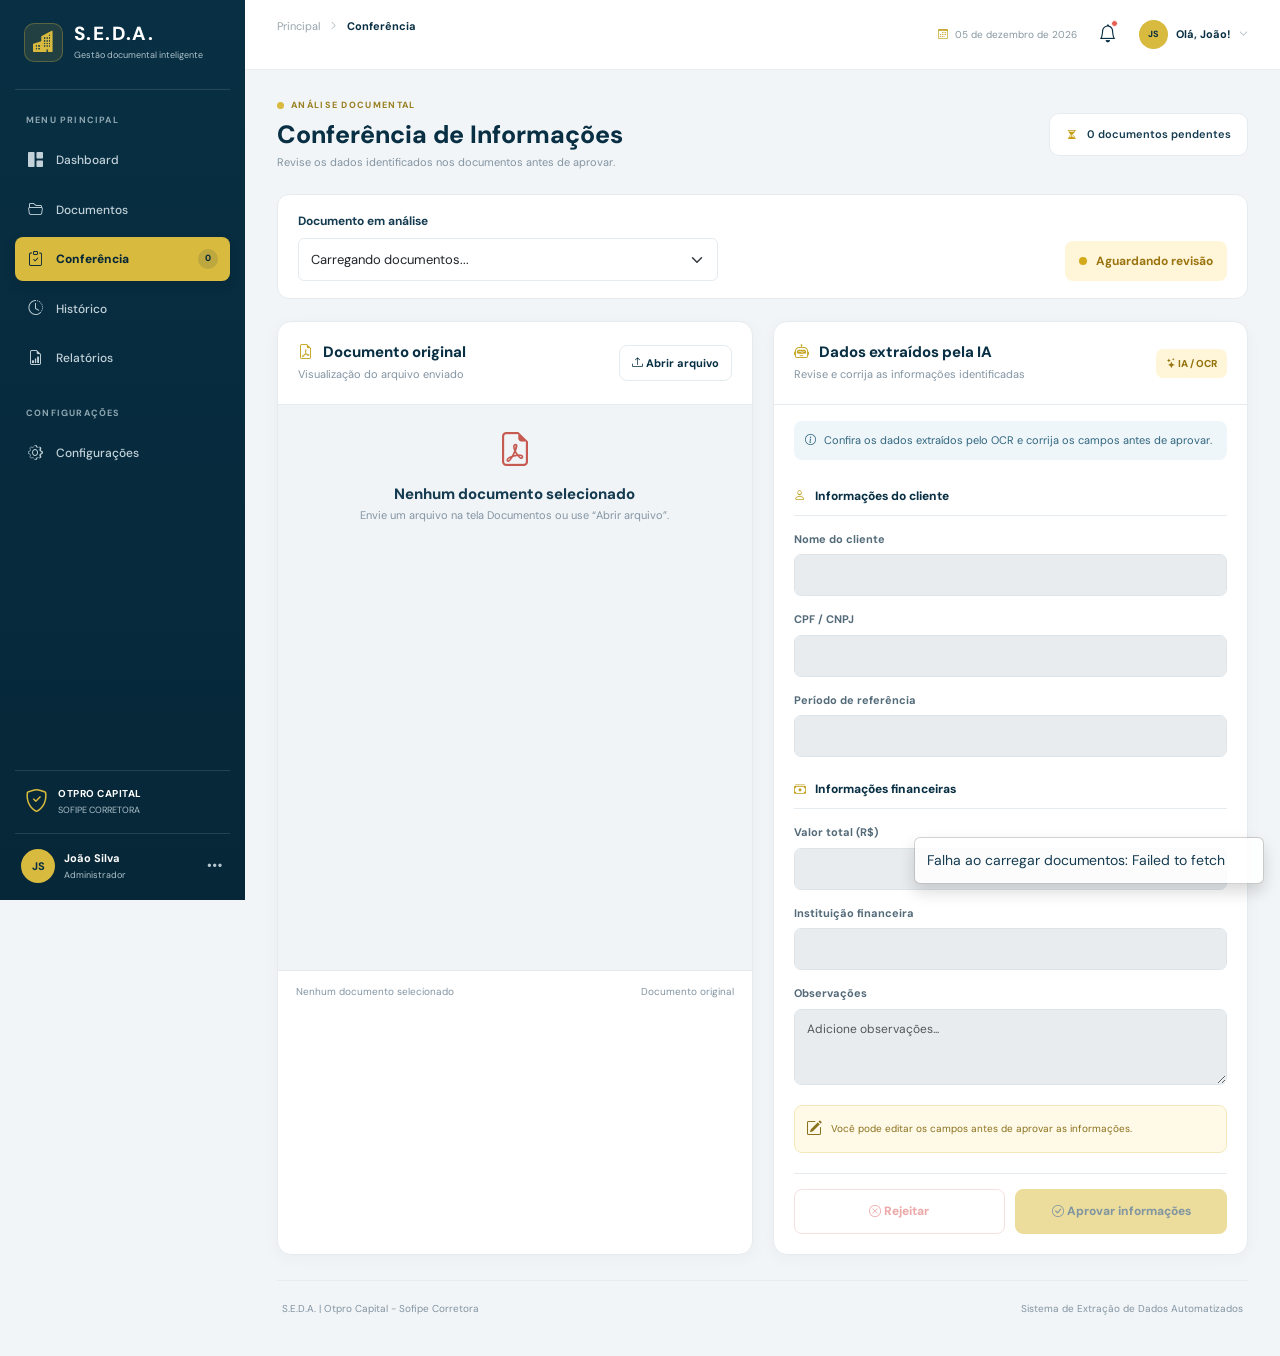
==== frontend/conferencia.html @ 1eaed61f "feat: estrutura inicial do backend com OCR e exportação Excel" ====
<!DOCTYPE html>
<html lang="pt-BR">
<head>
    <meta charset="UTF-8">
    <meta name="viewport" content="width=device-width, initial-scale=1.0">

    <title>S.E.D.A. | Conferência</title>

    <!-- Bootstrap -->
    <link href="https://cdn.jsdelivr.net/npm/bootstrap@5.3.3/dist/css/bootstrap.min.css" rel="stylesheet">

    <!-- Bootstrap Icons -->
    <link href="https://cdn.jsdelivr.net/npm/bootstrap-icons@1.11.3/font/bootstrap-icons.min.css" rel="stylesheet">

    <!-- Google Fonts -->
    <link rel="preconnect" href="https://fonts.googleapis.com">
    <link href="https://fonts.googleapis.com/css2?family=DM+Sans:wght@400;500;600;700;800&display=swap" rel="stylesheet">

    <!-- CSS -->
    <link rel="stylesheet" href="./css/dashboard.css">
    <link rel="stylesheet" href="./css/conferencia.css">
</head>

<body>

<div class="app-container">

    <!-- MENU LATERAL -->
    <aside class="sidebar" id="sidebar">

        <div class="sidebar-brand">
            <div class="brand-symbol">
                <i class="bi bi-buildings-fill"></i>
            </div>

            <div class="brand-info">
                <h2>S.E.D.A.</h2>
                <span>Gestão documental inteligente</span>
            </div>
        </div>

        <div class="menu-section-title">MENU PRINCIPAL</div>

        <nav class="sidebar-nav">
            <a href="dashboard.html" class="nav-item">
                <i class="bi bi-grid-1x2-fill"></i>
                <span>Dashboard</span>
            </a>

            <a href="documentos.html" class="nav-item">
                <i class="bi bi-folder2-open"></i>
                <span>Documentos</span>
            </a>

            <a href="conferencia.html" class="nav-item active">
                <i class="bi bi-clipboard-check"></i>
                <span>Conferência</span>
                <span class="nav-number" id="menuPendingCount">0</span>
            </a>

            <a href="#" class="nav-item">
                <i class="bi bi-clock-history"></i>
                <span>Histórico</span>
            </a>

            <a href="#" class="nav-item">
                <i class="bi bi-file-earmark-bar-graph"></i>
                <span>Relatórios</span>
            </a>
        </nav>

        <div class="menu-section-title settings-title">
            CONFIGURAÇÕES
        </div>

        <nav class="sidebar-nav">
            <a href="#" class="nav-item">
                <i class="bi bi-gear"></i>
                <span>Configurações</span>
            </a>
        </nav>

        <div class="sidebar-bottom">
            <div class="company-mini">
                <i class="bi bi-shield-check"></i>
                <div>
                    <strong>OTPRO CAPITAL</strong>
                    <span>SOFIPE CORRETORA</span>
                </div>
            </div>

            <div class="user-profile">
                <div class="user-avatar">JS</div>
                <div class="user-information">
                    <strong>João Silva</strong>
                    <span>Administrador</span>
                </div>

                <button class="profile-menu" title="Opções do perfil">
                    <i class="bi bi-three-dots"></i>
                </button>
            </div>
        </div>

    </aside>


    <!-- CONTEÚDO PRINCIPAL -->
    <main class="main-content">

        <!-- CABEÇALHO -->
        <header class="topbar">

            <div class="topbar-left">
                <button class="menu-toggle" id="menuToggle">
                    <i class="bi bi-list"></i>
                </button>

                <div class="breadcrumb">
                    <span>Principal</span>
                    <i class="bi bi-chevron-right"></i>
                    <strong>Conferência</strong>
                </div>
            </div>

            <div class="topbar-right">
                <div class="date-information">
                    <i class="bi bi-calendar3"></i>
                    <span id="currentDate"></span>
                </div>

                <button class="notification-button" id="notificationButton">
                    <i class="bi bi-bell"></i>
                    <span class="notification-indicator"></span>
                </button>

                <div class="topbar-user">
                    <div class="topbar-avatar">JS</div>
                    <span>Olá, João!</span>
                    <i class="bi bi-chevron-down"></i>
                </div>
            </div>

        </header>


        <!-- ÁREA DE TRABALHO -->
        <section class="conference-content">

            <div class="page-heading">

                <div>
                    <span class="page-eyebrow">
                        <span></span> ANÁLISE DOCUMENTAL
                    </span>

                    <h1>Conferência de Informações</h1>

                    <p>
                        Revise os dados identificados nos documentos antes de aprovar.
                    </p>
                </div>

                <div class="queue-indicator">
                    <i class="bi bi-hourglass-split"></i>
                    <span id="queueCount">0 documentos pendentes</span>
                </div>

            </div>


            <!-- SELEÇÃO DO DOCUMENTO -->
            <section class="document-selector">

                <div>
                    <label for="documentSelect">Documento em análise</label>

                    <select id="documentSelect" class="form-select">
                        <option value="">Carregando documentos...</option>
                    </select>
                </div>

                <div class="document-status" id="documentStatus">
                    <span class="status-dot"></span>
                    Aguardando revisão
                </div>

            </section>


            <!-- PAINÉIS -->
            <div class="conference-grid">

                <!-- DOCUMENTO ORIGINAL -->
                <section class="panel original-panel">

                    <div class="panel-header">

                        <div>
                            <h3>
                                <i class="bi bi-file-earmark-pdf"></i>
                                Documento original
                            </h3>

                            <p>Visualização do arquivo enviado</p>
                        </div>

                        <label class="upload-document-button">
                            <i class="bi bi-upload"></i>
                            Abrir arquivo
                            <input type="file" id="originalFile"
                                accept=".pdf,.png,.jpg,.jpeg" hidden>
                        </label>

                    </div>

                    <div class="document-viewer" id="documentViewer">

                        <div class="document-placeholder" id="documentPlaceholder">

                            <i class="bi bi-file-earmark-pdf"></i>

                            <h4>Nenhum documento selecionado</h4>

                            <p>Envie um arquivo na tela Documentos ou use “Abrir arquivo”.</p>

                        </div>

                        <iframe id="pdfPreview" hidden title="Visualização do PDF"></iframe>

                        <img id="imagePreview" hidden alt="Documento enviado">

                    </div>

                    <div class="viewer-footer">
                        <span id="originalFileName">
                            Nenhum documento selecionado
                        </span>

                        <span>Documento original</span>
                    </div>

                </section>


                <!-- DADOS EXTRAÍDOS -->
                <section class="panel extracted-panel">

                    <div class="panel-header">

                        <div>
                            <h3>
                                <i class="bi bi-robot"></i>
                                Dados extraídos pela IA
                            </h3>

                            <p>Revise e corrija as informações identificadas</p>
                        </div>

                        <span class="ai-label">
                            <i class="bi bi-stars"></i>
                            IA / OCR
                        </span>

                    </div>


                    <div class="extraction-notice">
                        <i class="bi bi-info-circle"></i>
                        <span>
                            Confira os dados extraídos pelo OCR e corrija os campos antes de aprovar.
                        </span>
                    </div>


                    <form id="conferenceForm">

                        <div class="form-section-title">
                            <i class="bi bi-person"></i>
                            Informações do cliente
                        </div>

                        <div class="field-group">
                            <label for="clientName">Nome do cliente</label>

                            <input type="text" id="clientName"
                                class="form-control"
                                required>
                        </div>

                        <div class="field-group">
                            <label for="documentNumber">CPF / CNPJ</label>

                            <input type="text" id="documentNumber"
                                class="form-control"
                                required>
                        </div>

                        <div class="field-group">
                            <label for="referencePeriod">Período de referência</label>

                            <input type="text" id="referencePeriod"
                                class="form-control" required>
                        </div>


                        <div class="form-section-title financial-title">
                            <i class="bi bi-cash-stack"></i>
                            Informações financeiras
                        </div>

                        <div class="field-group">
                            <label for="documentValue">Valor total (R$)</label>

                            <input type="number" id="documentValue"
                                class="form-control"
                                min="0" step="0.01" required>
                        </div>

                        <div class="field-group">
                            <label for="bankName">Instituição financeira</label>

                            <input type="text" id="bankName"
                                class="form-control"
                                required>
                        </div>

                        <div class="field-group">
                            <label for="observations">Observações</label>

                            <textarea id="observations" class="form-control"
                                rows="3" placeholder="Adicione observações..."></textarea>
                        </div>


                        <div class="review-note">
                            <i class="bi bi-pencil-square"></i>

                            <span>
                                Você pode editar os campos antes de aprovar
                                as informações.
                            </span>
                        </div>


                        <div class="conference-actions">

                            <button type="button" class="btn-reject"
                                id="rejectButton">
                                <i class="bi bi-x-circle"></i>
                                Rejeitar
                            </button>

                            <button type="submit" class="btn-approve"
                                id="approveButton">
                                <i class="bi bi-check-circle"></i>
                                Aprovar informações
                            </button>

                        </div>

                    </form>

                </section>

            </div>


            <!-- RODAPÉ -->
            <footer class="conference-footer">
                <span>S.E.D.A. | Otpro Capital - Sofipe Corretora</span>
                <span>Sistema de Extração de Dados Automatizados</span>
            </footer>

        </section>

    </main>

</div>


<!-- MODAL DE RESULTADO -->
<div class="modal fade" id="resultModal" tabindex="-1">

    <div class="modal-dialog modal-dialog-centered">

        <div class="modal-content result-modal">

            <div class="modal-body text-center">

                <div class="result-icon" id="resultIcon">
                    <i class="bi bi-check-circle-fill"></i>
                </div>

                <h4 id="resultTitle">Documento aprovado!</h4>

                <p id="resultMessage">
                    As informações foram aprovadas.
                </p>

                <button class="btn btn-primary" data-bs-dismiss="modal">
                    Entendi
                </button>

            </div>

        </div>

    </div>

</div>


<!-- TOAST -->
<div class="toast-container position-fixed bottom-0 end-0 p-3">

    <div class="toast" id="appToast" role="alert">
        <div class="toast-body" id="toastMessage"></div>
    </div>

</div>


<!-- Bootstrap JS -->
<script src="https://cdn.jsdelivr.net/npm/bootstrap@5.3.3/dist/js/bootstrap.bundle.min.js"></script>

<!-- API -->
<script src="./js/api.js"></script>

<!-- JavaScript -->
<script src="./js/conferencia.js"></script>

</body>
</html>
---- frontend/css/dashboard.css ----
/* =========================================
   S.E.D.A. - CSS DO DASHBOARD
========================================= */

:root {
    --navy: #082F43;
    --navy-dark: #062738;
    --navy-light: #164A61;

    --gold: #D8BA3F;
    --gold-hover: #C6A82F;

    --background: #F3F6F8;
    --white: #FFFFFF;

    --text: #18394B;
    --muted: #8797A1;

    --border: #E9EEF1;

    --green: #23865A;
    --red: #D9534F;

    --sidebar-width: 245px;
}

/* RESET */

* {
    margin: 0;
    padding: 0;
    box-sizing: border-box;
}

body {
    font-family: "DM Sans", sans-serif;
    background: var(--background);
    color: var(--text);
    font-size: 13px;
}

button,
select,
input,
textarea {
    font-family: inherit;
}

button {
    cursor: pointer;
}

a {
    text-decoration: none;
}

.app-container {
    min-height: 100vh;
}


/* =========================================
   MENU LATERAL
========================================= */

.sidebar {
    position: fixed;
    left: 0;
    top: 0;
    bottom: 0;

    width: var(--sidebar-width);

    display: flex;
    flex-direction: column;

    padding: 23px 15px 15px;

    background: linear-gradient(
        180deg,
        var(--navy),
        var(--navy-dark)
    );

    color: white;

    z-index: 1100;

    transition: transform .3s ease;
}


/* LOGO */

.sidebar-brand {
    display: flex;
    align-items: center;
    gap: 11px;

    padding: 0 9px 27px;

    border-bottom: 1px solid rgba(255,255,255,.12);
}

.brand-symbol {
    width: 39px;
    height: 39px;

    display: grid;
    place-items: center;

    background: rgba(216,186,63,.13);
    border: 1px solid rgba(216,186,63,.3);

    color: var(--gold);

    border-radius: 10px;

    font-size: 21px;
}

.brand-info h2 {
    font-size: 19px;
    font-weight: 800;
    letter-spacing: 1.4px;
    color: white;
    margin: 0;
}

.brand-info span {
    display: block;
    font-size: 9px;
    color: #AFC2CB;
    margin-top: 3px;
}


/* TÍTULOS DO MENU */

.menu-section-title {
    color: #8EA6B0;

    font-size: 9px;
    font-weight: 700;

    letter-spacing: 1.2px;

    padding: 24px 11px 10px;
}

.settings-title {
    padding-top: 27px;
}


/* LINKS */

.sidebar-nav {
    display: flex;
    flex-direction: column;
    gap: 5px;
}

.nav-item {
    display: flex;
    align-items: center;
    gap: 12px;

    padding: 11px 12px;

    color: #C3D2D9;

    border-radius: 8px;

    font-size: 12px;
    font-weight: 500;

    transition: all .2s;
}

.nav-item i {
    width: 17px;
    font-size: 15px;
    text-align: center;
}

.nav-item:hover {
    background: rgba(255,255,255,.08);
    color: white;
}

.nav-item.active {
    background: var(--gold);
    color: var(--navy-dark);
    font-weight: 800;

    box-shadow: 0 4px 12px rgba(0,0,0,.12);
}

.nav-number {
    margin-left: auto;

    background: rgba(255,255,255,.12);

    padding: 3px 7px;

    border-radius: 15px;

    font-size: 9px;
}

.nav-item.active .nav-number {
    background: rgba(8,47,67,.13);
}


/* PARTE INFERIOR */

.sidebar-bottom {
    margin-top: auto;
}

.company-mini {
    display: flex;
    align-items: center;
    gap: 10px;

    padding: 14px 10px;

    border-top: 1px solid rgba(255,255,255,.12);
    border-bottom: 1px solid rgba(255,255,255,.12);
}

.company-mini i {
    color: var(--gold);
    font-size: 23px;
}

.company-mini strong,
.company-mini span {
    display: block;
}

.company-mini strong {
    font-size: 10px;
    letter-spacing: .5px;
}

.company-mini span {
    color: #AFC2CB;
    font-size: 9px;
    margin-top: 3px;
}

.user-profile {
    display: flex;
    align-items: center;
    gap: 9px;

    padding: 15px 6px 2px;
}

.user-avatar,
.topbar-avatar {
    width: 34px;
    height: 34px;

    display: grid;
    place-items: center;

    border-radius: 50%;

    background: var(--gold);
    color: var(--navy);

    font-weight: 800;
    font-size: 11px;

    flex-shrink: 0;
}

.user-information {
    flex: 1;
}

.user-information strong,
.user-information span {
    display: block;
}

.user-information strong {
    font-size: 11px;
}

.user-information span {
    color: #AFC2CB;
    font-size: 9px;
    margin-top: 3px;
}

.profile-menu {
    background: transparent;
    color: #B4C6CE;
    border: 0;
    font-size: 18px;
}


/* =========================================
   CONTEÚDO PRINCIPAL
========================================= */

.main-content {
    margin-left: var(--sidebar-width);
    min-height: 100vh;
}


/* =========================================
   CABEÇALHO
========================================= */

.topbar {
    height: 70px;

    background: white;

    border-bottom: 1px solid var(--border);

    display: flex;
    align-items: center;
    justify-content: space-between;

    padding: 0 32px;

    position: sticky;
    top: 0;

    z-index: 900;
}

.topbar-left,
.topbar-right {
    display: flex;
    align-items: center;
    gap: 17px;
}

.breadcrumb {
    display: flex;
    align-items: center;
    gap: 9px;

    font-size: 11px;
    color: #96A4AC;
}

.breadcrumb i {
    font-size: 9px;
}

.breadcrumb strong {
    color: var(--navy);
}

.menu-toggle {
    display: none;

    border: 0;
    background: transparent;

    color: var(--navy);

    font-size: 23px;
}

.date-information {
    display: flex;
    align-items: center;
    gap: 7px;

    color: var(--muted);
    font-size: 10px;
}

.date-information i {
    color: var(--gold-hover);
}

.notification-button {
    position: relative;

    border: 0;
    background: transparent;

    font-size: 18px;
    color: var(--navy);

    padding: 5px;
}

.notification-indicator {
    position: absolute;
    top: 4px;
    right: 4px;

    width: 7px;
    height: 7px;

    border-radius: 50%;

    background: #E45E52;

    border: 1px solid white;
}

.topbar-user {
    display: flex;
    align-items: center;
    gap: 8px;

    color: var(--navy);

    font-size: 11px;
    font-weight: 700;
}

.topbar-avatar {
    width: 29px;
    height: 29px;
    font-size: 9px;
}

.topbar-user > i {
    font-size: 9px;
    color: #91A0A8;
}


/* =========================================
   ÁREA DO DASHBOARD
========================================= */

.dashboard-content {
    max-width: 1600px;

    margin: 0 auto;

    padding: 29px 32px 20px;
}


/* TÍTULO */

.page-heading {
    display: flex;
    justify-content: space-between;
    align-items: center;

    margin-bottom: 24px;
}

.page-eyebrow {
    display: flex;
    align-items: center;
    gap: 7px;

    color: #9A8125;

    font-size: 9px;
    font-weight: 800;
    letter-spacing: 1.3px;

    margin-bottom: 7px;
}

.page-eyebrow span {
    width: 7px;
    height: 7px;

    border-radius: 50%;

    background: var(--gold);
}

.page-heading h1 {
    font-size: 25px;
    font-weight: 800;
    color: var(--navy);

    margin-bottom: 4px;
}

.page-heading p {
    color: var(--muted);
    font-size: 11px;
    margin: 0;
}

.btn-period {
    display: flex;
    align-items: center;
    gap: 9px;

    padding: 9px 13px;

    border: 1px solid var(--border);
    border-radius: 7px;

    background: white;

    color: var(--navy);

    font-size: 10px;
    font-weight: 600;
}

.btn-period:hover {
    border-color: var(--gold);
    background: #FFFEF8;
}


/* =========================================
   INDICADORES
========================================= */

.metrics-grid {
    display: grid;

    grid-template-columns: repeat(4, minmax(0, 1fr));

    gap: 15px;

    margin-bottom: 18px;
}

.metric-card {
    min-width: 0;

    padding: 17px 17px 14px;

    background: white;

    border: 1px solid var(--border);
    border-radius: 11px;

    box-shadow: 0 3px 12px rgba(8,47,67,.035);

    transition: transform .2s, box-shadow .2s;
}

.metric-card:hover {
    transform: translateY(-3px);

    box-shadow: 0 7px 20px rgba(8,47,67,.08);
}

.metric-header {
    display: flex;
    justify-content: space-between;
    align-items: center;

    margin-bottom: 13px;
}

.metric-icon {
    width: 35px;
    height: 35px;

    display: grid;
    place-items: center;

    border-radius: 9px;

    font-size: 17px;
}

.blue-icon {
    background: #EAF2F8;
    color: #32799E;
}

.gold-icon {
    background: #FBF5DE;
    color: #B3921E;
}

.green-icon {
    background: #EAF6EF;
    color: #24845A;
}

.navy-icon {
    background: #EAF0F4;
    color: var(--navy);
}

.metric-tag {
    padding: 4px 7px;

    border-radius: 20px;

    font-size: 8px;
    font-weight: 700;
}

.blue-tag {
    background: #EDF4F9;
    color: #34799A;
}

.gold-tag {
    background: #FBF5DE;
    color: #9D7D18;
}

.green-tag {
    background: #EAF6EF;
    color: #25835B;
}

.navy-tag {
    background: #EDF1F4;
    color: var(--navy);
}

.metric-card h2 {
    color: var(--navy);

    font-size: 28px;
    font-weight: 800;

    margin-bottom: 2px;
}

.metric-card > p {
    color: #627783;
    font-size: 10px;
    font-weight: 600;

    margin-bottom: 11px;
}

.metric-footer {
    display: flex;
    align-items: center;
    gap: 4px;

    font-size: 10px;
    font-weight: 800;
}

.metric-footer span {
    color: #A0ADB4;
    font-weight: 400;
    margin-left: 3px;
    font-size: 9px;
}

.positive {
    color: var(--green);
}

.warning {
    color: #B08C1D;
}


/* =========================================
   GRÁFICOS
========================================= */

.charts-grid {
    display: grid;

    grid-template-columns: 1.55fr 1fr;

    gap: 17px;

    margin-bottom: 18px;
}

.dashboard-card {
    min-width: 0;

    background: white;

    border: 1px solid var(--border);
    border-radius: 11px;

    box-shadow: 0 3px 12px rgba(8,47,67,.035);
}

.processing-card,
.status-card {
    padding: 19px 20px;
}

.card-heading {
    display: flex;
    align-items: center;
    justify-content: space-between;
    gap: 12px;
}

.card-heading h3 {
    font-size: 12px;
    font-weight: 800;
    color: var(--navy);

    margin-bottom: 4px;
}

.card-heading p {
    font-size: 9px;
    color: #95A2A9;

    margin: 0;
}

.chart-select {
    padding: 7px 9px;

    border: 1px solid var(--border);
    border-radius: 6px;

    background: white;

    color: #71838D;

    font-size: 9px;

    outline: none;
}

.chart-select:focus {
    border-color: var(--gold);
}

.chart-total {
    display: flex;
    align-items: baseline;
    gap: 7px;

    margin-top: 19px;
}

.chart-total strong {
    color: var(--navy);

    font-size: 22px;
    font-weight: 800;
}

.chart-total span {
    color: #94A2A9;
    font-size: 9px;
}

.chart-container {
    height: 180px;
    position: relative;
    margin-top: 9px;
}

.chart-container canvas {
    width: 100% !important;
    height: 100% !important;
}


/* GRÁFICO CIRCULAR */

.more-button {
    width: 29px;
    height: 29px;

    border: 0;
    border-radius: 6px;

    color: #7D909A;
    background: #F5F7F8;

    font-size: 16px;
}

.status-chart-content {
    display: flex;
    align-items: center;
    justify-content: center;
    gap: 27px;

    min-height: 220px;
}

.donut-container {
    width: 155px;
    height: 155px;

    position: relative;
    flex-shrink: 0;
}

.donut-container canvas {
    width: 100% !important;
    height: 100% !important;
}

.donut-center {
    position: absolute;
    inset: 0;

    display: flex;
    flex-direction: column;

    align-items: center;
    justify-content: center;

    pointer-events: none;
}

.donut-center strong {
    font-size: 23px;
    font-weight: 800;
    color: var(--navy);
}

.donut-center span {
    color: #95A2A9;
    font-size: 9px;
}

.chart-legend {
    display: flex;
    flex-direction: column;
    gap: 16px;
}

.legend-item {
    display: grid;

    grid-template-columns: 9px 1fr auto;

    align-items: center;
    gap: 8px;

    color: #71838D;
    font-size: 9px;
    white-space: nowrap;
}

.legend-item strong {
    color: var(--navy);
    font-size: 10px;
}

.legend-color {
    width: 8px;
    height: 8px;
    border-radius: 50%;
}

.approved-color {
    background: #23865A;
}

.pending-color {
    background: var(--gold);
}

.rejected-color {
    background: var(--navy);
}

.status-footer {
    border-top: 1px solid #EFF2F4;

    padding-top: 11px;

    color: #99A6AD;
    font-size: 9px;
}

.status-footer i {
    color: var(--gold);
    margin-right: 5px;
}


/* =========================================
   DOCUMENTOS RECENTES
========================================= */

.recent-documents {
    padding: 19px 20px 0;
    overflow: hidden;
}

.recent-heading {
    margin-bottom: 16px;
}

.view-all {
    color: #A58A27;
    font-size: 10px;
    font-weight: 700;
}

.view-all:hover {
    color: var(--navy);
}

.documents-table {
    min-width: 650px;
    margin: 0;
}

.documents-table thead th {
    padding: 11px 10px;

    color: #8999A2;

    font-size: 9px;
    font-weight: 700;

    background: #F8FAFB;

    border-bottom: 1px solid var(--border);
}

.documents-table tbody td {
    padding: 12px 10px;

    color: #6C808B;

    font-size: 10px;

    border-bottom: 1px solid #F0F3F4;
}

.document-name {
    display: flex;
    align-items: center;
    gap: 9px;
}

.document-icon {
    width: 33px;
    height: 34px;

    display: grid;
    place-items: center;

    border-radius: 7px;

    font-size: 17px;
}

.pdf-icon {
    color: #D25C52;
    background: #FFF0EF;
}

.image-icon {
    color: #347AA1;
    background: #EDF5FA;
}

.document-name strong,
.document-name span {
    display: block;
}

.document-name strong {
    color: #29495A;
    font-size: 10px;
}

.document-name span {
    color: #9DAAB0;
    font-size: 9px;
    margin-top: 3px;
}


/* STATUS */

.status-badge {
    display: inline-flex;
    align-items: center;
    gap: 6px;

    padding: 5px 9px;

    border-radius: 20px;

    font-size: 9px;
    font-weight: 700;
}

.status-badge > span {
    width: 6px;
    height: 6px;

    border-radius: 50%;
}

.approved-badge {
    background: #EAF6EF;
    color: #25845A;
}

.approved-badge > span {
    background: #25845A;
}

.pending-badge {
    background: #FBF5DE;
    color: #9D7D18;
}

.pending-badge > span {
    background: var(--gold);
}

.rejected-badge {
    background: #FCEEEE;
    color: #C64E4E;
}

.rejected-badge > span {
    background: #D9534F;
}


/* AÇÕES */

.action-button {
    width: 28px;
    height: 28px;
    display: inline-grid;
    place-items: center;

    border: 0;
    border-radius: 6px;

    color: #397A9E;
    background: #EDF5F9;
    text-decoration: none;
}

.action-button:hover {
    color: white;
    background: var(--navy);
}

.table-bottom {
    display: flex;
    align-items: center;
    justify-content: space-between;

    padding: 12px 0;

    color: #99A6AD;
    font-size: 9px;
}


/* =========================================
   RODAPÉ
========================================= */

.dashboard-footer {
    display: flex;
    align-items: center;
    justify-content: space-between;

    gap: 12px;

    padding: 19px 2px 5px;

    color: #9CA9AF;
    font-size: 9px;
}


/* =========================================
   RESPONSIVIDADE - TABLETS
========================================= */

@media (max-width: 1200px) {

    :root {
        --sidebar-width: 220px;
    }

    .dashboard-content {
        padding: 25px 22px;
    }

    .metrics-grid {
        gap: 10px;
    }

    .charts-grid {
        grid-template-columns: 1.3fr 1fr;
        gap: 12px;
    }

    .status-chart-content {
        gap: 15px;
    }

    .donut-container {
        width: 125px;
        height: 125px;
    }

}


/* =========================================
   RESPONSIVIDADE - MENU MOBILE
========================================= */

@media (max-width: 900px) {

    .sidebar {
        transform: translateX(-100%);
        box-shadow: 10px 0 35px rgba(0,0,0,.12);
    }

    .sidebar.open {
        transform: translateX(0);
    }

    .main-content {
        margin-left: 0;
    }

    .menu-toggle {
        display: block;
    }

    .metrics-grid {
        grid-template-columns: repeat(2, minmax(0, 1fr));
    }

    .charts-grid {
        grid-template-columns: 1fr;
    }

}


/* =========================================
   RESPONSIVIDADE - CELULARES
========================================= */

@media (max-width: 600px) {

    .topbar {
        height: 61px;
        padding: 0 14px;
    }

    .topbar-left,
    .topbar-right {
        gap: 10px;
    }

    .date-information {
        display: none;
    }

    .topbar-user span,
    .topbar-user > i {
        display: none;
    }

    .breadcrumb {
        font-size: 10px;
    }

    .dashboard-content {
        padding: 21px 13px;
    }

    .page-heading {
        align-items: flex-start;
        flex-direction: column;
        gap: 13px;
    }

    .page-heading h1 {
        font-size: 23px;
    }

    .btn-period {
        font-size: 9px;
    }

    .metrics-grid {
        gap: 9px;
    }

    .metric-card {
        padding: 13px 11px;
    }

    .metric-card h2 {
        font-size: 24px;
    }

    .metric-card > p {
        min-height: 25px;
        line-height: 1.3;
    }

    .metric-tag {
        display: none;
    }

    .metric-footer span {
        display: none;
    }

    .processing-card,
    .status-card {
        padding: 15px 12px;
    }

    .chart-select {
        max-width: 115px;
    }

    .chart-container {
        height: 175px;
    }

    .status-chart-content {
        gap: 15px;
    }

    .donut-container {
        width: 125px;
        height: 125px;
    }

    .chart-legend {
        gap: 13px;
    }

    .recent-documents {
        padding: 15px 12px 0;
    }

    .recent-heading {
        align-items: flex-start;
    }

    .table-bottom {
        gap: 7px;
        flex-direction: column;
        align-items: flex-start;
    }

    .dashboard-footer {
        flex-direction: column;
        align-items: flex-start;
        line-height: 1.6;
    }

}
---- frontend/css/conferencia.css ----
/* =========================================
   S.E.D.A. - CONFERÊNCIA
========================================= */

:root {
    --seda-navy: #082f43;
    --seda-navy-light: #10465d;
    --seda-gold: #dbbd3e;
    --seda-background: #f2f5f7;
    --seda-text: #153b50;
    --seda-muted: #8294a2;
    --seda-border: #e5ebef;
    --seda-green: #20875c;
    --seda-red: #dc5656;
}

* {
    box-sizing: border-box;
}

body {
    margin: 0;
    font-family: "DM Sans", sans-serif;
    background: var(--seda-background);
    color: var(--seda-text);
}

.conference-content {
    max-width: 1600px;
    margin: 0 auto;
    padding: 29px 32px 20px;
    min-height: calc(100vh - 80px);
}

.page-heading {
    display: flex;
    align-items: center;
    justify-content: space-between;
    gap: 20px;
    margin-bottom: 24px;
}

.section-label {
    display: inline-block;
    color: #a58a19;
    font-size: 9px;
    font-weight: 800;
    letter-spacing: 1.3px;
    margin-bottom: 7px;
}

.page-heading h1 {
    font-size: 25px;
    font-weight: 800;
    margin: 0 0 4px;
    color: var(--seda-navy);
}

.page-heading p {
    color: var(--seda-muted);
    margin: 0;
    font-size: 11px;
}

.queue-indicator {
    background: #fff;
    border: 1px solid var(--seda-border);
    border-radius: 10px;
    padding: 12px 16px;
    font-size: 11px;
    font-weight: 600;
    white-space: nowrap;
}

.queue-indicator i {
    color: #c49e13;
    margin-right: 7px;
}

/* SELETOR */

.document-selector {
    background: #fff;
    border: 1px solid var(--seda-border);
    border-radius: 12px;
    padding: 17px 20px;
    display: flex;
    justify-content: space-between;
    align-items: end;
    gap: 20px;
    margin-bottom: 22px;
}

.document-selector > div:first-child {
    width: min(100%, 420px);
}

.document-selector label {
    font-size: 12px;
    font-weight: 700;
    margin-bottom: 8px;
    display: block;
}

.document-selector .form-select {
    min-height: 43px;
    border-color: var(--seda-border);
    font-size: 13px;
}

.document-status {
    display: flex;
    align-items: center;
    gap: 9px;
    font-size: 12px;
    font-weight: 700;
    color: #9b7410;
    background: #fff6d9;
    padding: 11px 14px;
    border-radius: 8px;
}

.status-dot {
    width: 8px;
    height: 8px;
    border-radius: 50%;
    background: #d5a91c;
}

/* PAINÉIS */

.conference-grid {
    display: grid;
    grid-template-columns: 1fr 1fr;
    gap: 20px;
    align-items: stretch;
}

.panel {
    background: #fff;
    border: 1px solid var(--seda-border);
    border-radius: 14px;
    overflow: hidden;
    box-shadow: 0 4px 16px rgba(8, 47, 67, 0.035);
    min-width: 0;
}

.panel-header {
    min-height: 83px;
    padding: 19px 20px;
    display: flex;
    align-items: center;
    justify-content: space-between;
    gap: 12px;
    border-bottom: 1px solid var(--seda-border);
}

.panel-header h3 {
    color: var(--seda-navy);
    font-size: 15px;
    font-weight: 800;
    margin: 0 0 5px;
}

.panel-header h3 i {
    color: #c5a624;
    margin-right: 7px;
}

.panel-header p {
    margin: 0;
    font-size: 11px;
    color: var(--seda-muted);
}

.upload-document-button {
    padding: 9px 12px;
    border: 1px solid var(--seda-border);
    border-radius: 8px;
    color: var(--seda-navy);
    font-size: 11px;
    font-weight: 700;
    cursor: pointer;
    white-space: nowrap;
}

.upload-document-button:hover {
    border-color: var(--seda-gold);
    background: #fffbea;
}

.ai-label {
    background: #fff6d9;
    color: #94730d;
    padding: 7px 10px;
    border-radius: 7px;
    font-size: 10px;
    font-weight: 800;
    white-space: nowrap;
}

/* VISUALIZADOR */

.document-viewer {
    height: 565px;
    padding: 20px;
    overflow: auto;
    background: #f1f4f7;
    display: flex;
    justify-content: center;
    align-items: flex-start;
}

.document-placeholder {
    width: 100%;
    max-width: 420px;
    text-align: center;
}

.document-placeholder > i {
    font-size: 34px;
    color: #c65a51;
    display: block;
    margin-bottom: 9px;
}

.document-placeholder h4 {
    font-size: 15px;
    font-weight: 800;
    margin-bottom: 4px;
}

.document-placeholder > p {
    font-size: 11px;
    color: var(--seda-muted);
}

.fake-document {
    background: white;
    min-height: 365px;
    margin-top: 18px;
    padding: 26px;
    text-align: left;
    box-shadow: 0 4px 14px rgba(0, 0, 0, 0.07);
    color: #394c5a;
    font-size: 11px;
}

.fake-document-header {
    display: flex;
    flex-direction: column;
    gap: 5px;
    color: #174a83;
}

.fake-document-header strong {
    font-size: 18px;
}

.fake-document-header span {
    font-size: 10px;
    font-weight: 700;
}

.fake-document hr {
    border-color: #dce3e8;
    margin: 19px 0;
}

.fake-document-line {
    height: 7px;
    width: 100%;
    background: #e8edf1;
    border-radius: 3px;
    margin-bottom: 12px;
}

.fake-document-line.short {
    width: 60%;
}

.fake-document-value {
    background: #f4f7f9;
    border-left: 3px solid var(--seda-gold);
    padding: 15px 10px;
    margin-top: 35px;
    font-weight: 800;
    color: var(--seda-navy);
}

#pdfPreview,
#imagePreview {
    width: 100%;
    height: 100%;
    border: 0;
    object-fit: contain;
}

#imagePreview {
    height: auto;
    max-height: 100%;
}

.viewer-footer {
    padding: 13px 18px;
    display: flex;
    justify-content: space-between;
    gap: 10px;
    font-size: 10px;
    color: var(--seda-muted);
    border-top: 1px solid var(--seda-border);
}

/* FORMULÁRIO */

.extraction-notice {
    margin: 16px 20px 5px;
    padding: 11px;
    border-radius: 8px;
    background: #eef6fa;
    color: #31657e;
    font-size: 11px;
    display: flex;
    gap: 8px;
    align-items: center;
}

#conferenceForm {
    padding: 14px 20px 20px;
}

.form-section-title {
    font-size: 12px;
    font-weight: 800;
    color: var(--seda-navy);
    margin: 8px 0 15px;
    padding-bottom: 10px;
    border-bottom: 1px solid var(--seda-border);
}

.form-section-title i {
    color: #c3a225;
    margin-right: 6px;
}

.financial-title {
    margin-top: 23px;
}

.field-group {
    margin-bottom: 15px;
}

.field-group label {
    display: block;
    font-size: 11px;
    font-weight: 700;
    margin-bottom: 7px;
    color: #536a79;
}

.field-group .form-control {
    border: 1px solid #dce4e9;
    border-radius: 7px;
    min-height: 42px;
    font-size: 12px;
    color: var(--seda-navy);
    padding: 10px 12px;
}

.field-group .form-control:focus {
    border-color: #d2b338;
    box-shadow: 0 0 0 3px rgba(219, 189, 62, 0.13);
}

.field-group textarea {
    resize: vertical;
}

.review-note {
    background: #fff9e8;
    border: 1px solid #f3e8bc;
    padding: 11px;
    border-radius: 8px;
    display: flex;
    gap: 9px;
    align-items: center;
    color: #8a711c;
    font-size: 10px;
    margin: 20px 0;
}

.review-note i {
    font-size: 16px;
}

/* BOTÕES */

.conference-actions {
    display: flex;
    gap: 10px;
    padding-top: 15px;
    border-top: 1px solid var(--seda-border);
}

.conference-actions button {
    flex: 1;
    min-height: 45px;
    border-radius: 8px;
    font-size: 12px;
    font-weight: 800;
    cursor: pointer;
    transition: 0.2s;
}

.btn-reject {
    background: #fff;
    color: var(--seda-red);
    border: 1px solid #edc4c4;
}

.btn-reject:hover {
    background: #fff0f0;
}

.btn-approve {
    background: var(--seda-gold);
    color: var(--seda-navy);
    border: 1px solid var(--seda-gold);
}

.btn-approve:hover {
    background: #c9aa29;
}

.conference-footer {
    display: flex;
    justify-content: space-between;
    gap: 15px;
    margin-top: 25px;
    padding: 20px 5px;
    border-top: 1px solid var(--seda-border);
    font-size: 10px;
    color: var(--seda-muted);
}

/* MODAL */

.result-modal {
    border: 0;
    border-radius: 15px;
    padding: 20px;
}

.result-icon {
    font-size: 50px;
    color: var(--seda-green);
    margin-bottom: 10px;
}

.result-icon.rejected {
    color: var(--seda-red);
}

.result-modal h4 {
    font-weight: 800;
    color: var(--seda-navy);
}

.result-modal p {
    font-size: 13px;
    color: var(--seda-muted);
}

.result-modal .btn {
    background: var(--seda-navy);
    border: 0;
    padding: 10px 30px;
}

/* RESPONSIVIDADE */

@media (max-width: 1100px) {

    .conference-content {
        padding: 25px 22px;
    }

    .conference-grid {
        grid-template-columns: 1fr;
    }

    .document-viewer {
        height: 480px;
    }

}

@media (max-width: 700px) {

    .conference-content {
        padding: 19px 13px;
    }

    .page-heading {
        align-items: flex-start;
        flex-direction: column;
    }

    .page-heading h1 {
        font-size: 23px;
    }

    .queue-indicator {
        white-space: normal;
    }

    .document-selector {
        flex-direction: column;
        align-items: stretch;
    }

    .document-selector > div:first-child {
        width: 100%;
    }

    .panel-header {
        padding: 14px;
    }

    .document-viewer {
        height: 420px;
        padding: 12px;
    }

    .fake-document {
        padding: 18px;
    }

    #conferenceForm {
        padding: 12px;
    }

    .conference-actions {
        flex-direction: column;
    }

    .conference-footer {
        flex-direction: column;
    }

    .topbar-right .current-date {
        display: none;
    }

}
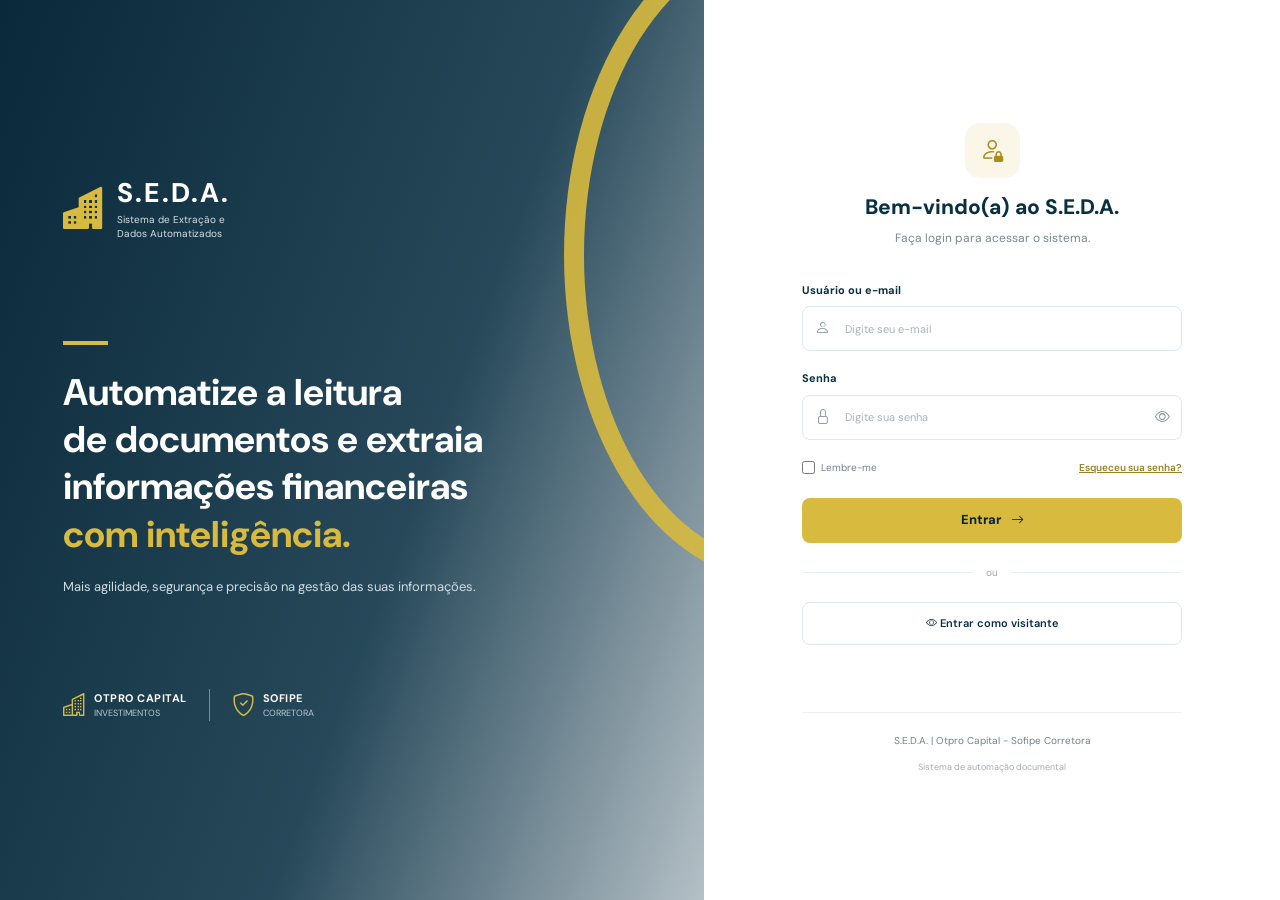
==== commit d915b3d3: "Initial commit" ====
--- a/frontend/conferencia.html
+++ b/frontend/conferencia.html
@@ -1,11 +1,12 @@
 
 <!DOCTYPE html>
 <html lang="pt-BR">
+
 <head>
     <meta charset="UTF-8">
     <meta name="viewport" content="width=device-width, initial-scale=1.0">
 
-    <title>S.E.D.A. | Conferência</title>
+    <title>S.E.D.A. | Conferência Inteligente</title>
 
     <!-- Bootstrap -->
     <link href="https://cdn.jsdelivr.net/npm/bootstrap@5.3.3/dist/css/bootstrap.min.css" rel="stylesheet">
@@ -13,13 +14,15 @@
     <!-- Bootstrap Icons -->
     <link href="https://cdn.jsdelivr.net/npm/bootstrap-icons@1.11.3/font/bootstrap-icons.min.css" rel="stylesheet">
 
-    <!-- Google Fonts -->
+    <!-- Fonte -->
     <link rel="preconnect" href="https://fonts.googleapis.com">
     <link href="https://fonts.googleapis.com/css2?family=DM+Sans:wght@400;500;600;700;800&display=swap" rel="stylesheet">
 
-    <!-- CSS -->
+    <!-- CSS compartilhado -->
     <link rel="stylesheet" href="./css/dashboard.css">
-    <link rel="stylesheet" href="./css/conferencia.css">
+
+    <!-- CSS da página -->
+    <link rel="stylesheet" href="css/conferencia.css">
 </head>
 
 <body>
@@ -30,129 +33,136 @@
     <aside class="sidebar" id="sidebar">
 
         <div class="sidebar-brand">
-            <div class="brand-symbol">
+            <div class="brand-icon">
                 <i class="bi bi-buildings-fill"></i>
             </div>
 
-            <div class="brand-info">
+            <div>
                 <h2>S.E.D.A.</h2>
-                <span>Gestão documental inteligente</span>
+                <p>Gestão documental<br>inteligente</p>
             </div>
         </div>
 
-        <div class="menu-section-title">MENU PRINCIPAL</div>
+        <div class="sidebar-section">
+            MENU PRINCIPAL
+        </div>
 
         <nav class="sidebar-nav">
+
             <a href="dashboard.html" class="nav-item">
                 <i class="bi bi-grid-1x2-fill"></i>
                 <span>Dashboard</span>
             </a>
 
             <a href="documentos.html" class="nav-item">
-                <i class="bi bi-folder2-open"></i>
+                <i class="bi bi-folder2"></i>
                 <span>Documentos</span>
             </a>
 
             <a href="conferencia.html" class="nav-item active">
                 <i class="bi bi-clipboard-check"></i>
                 <span>Conferência</span>
-                <span class="nav-number" id="menuPendingCount">0</span>
+                <span class="nav-count" id="sidebarPending">3</span>
             </a>
 
-            <a href="#" class="nav-item">
+            <a href="historico.html" class="nav-item">
                 <i class="bi bi-clock-history"></i>
                 <span>Histórico</span>
             </a>
 
-            <a href="#" class="nav-item">
+            <a href="relatorios.html" class="nav-item">
                 <i class="bi bi-file-earmark-bar-graph"></i>
                 <span>Relatórios</span>
             </a>
+
         </nav>
 
-        <div class="menu-section-title settings-title">
+        <div class="sidebar-section settings-title">
             CONFIGURAÇÕES
         </div>
 
         <nav class="sidebar-nav">
-            <a href="#" class="nav-item">
+            <a href="configuracoes.html" class="nav-item">
                 <i class="bi bi-gear"></i>
                 <span>Configurações</span>
             </a>
         </nav>
 
         <div class="sidebar-bottom">
-            <div class="company-mini">
+
+            <div class="company-brand">
                 <i class="bi bi-shield-check"></i>
                 <div>
                     <strong>OTPRO CAPITAL</strong>
-                    <span>SOFIPE CORRETORA</span>
+                    <small>SOFIPE CORRETORA</small>
                 </div>
             </div>
 
             <div class="user-profile">
                 <div class="user-avatar">JS</div>
-                <div class="user-information">
+
+                <div>
                     <strong>João Silva</strong>
-                    <span>Administrador</span>
-                </div>
-
-                <button class="profile-menu" title="Opções do perfil">
-                    <i class="bi bi-three-dots"></i>
+                    <small>Administrador</small>
+                </div>
+
+                <button type="button" class="logout-button" id="logoutButton" title="Sair do sistema" aria-label="Sair do sistema">
+                    Sair
                 </button>
             </div>
+
         </div>
 
     </aside>
 
 
-    <!-- CONTEÚDO PRINCIPAL -->
+    <!-- ÁREA PRINCIPAL -->
     <main class="main-content">
 
         <!-- CABEÇALHO -->
         <header class="topbar">
 
-            <div class="topbar-left">
-                <button class="menu-toggle" id="menuToggle">
-                    <i class="bi bi-list"></i>
-                </button>
-
-                <div class="breadcrumb">
-                    <span>Principal</span>
-                    <i class="bi bi-chevron-right"></i>
-                    <strong>Conferência</strong>
-                </div>
+            <button class="menu-toggle" id="menuToggle">
+                <i class="bi bi-list"></i>
+            </button>
+
+            <div class="breadcrumb-area">
+                <span>Principal</span>
+                <i class="bi bi-chevron-right"></i>
+                <strong>Conferência</strong>
             </div>
 
             <div class="topbar-right">
-                <div class="date-information">
+
+                <div class="current-date">
                     <i class="bi bi-calendar3"></i>
                     <span id="currentDate"></span>
                 </div>
 
                 <button class="notification-button" id="notificationButton">
                     <i class="bi bi-bell"></i>
-                    <span class="notification-indicator"></span>
+                    <span class="notification-dot"></span>
                 </button>
 
-                <div class="topbar-user">
-                    <div class="topbar-avatar">JS</div>
-                    <span>Olá, João!</span>
-                    <i class="bi bi-chevron-down"></i>
-                </div>
+                <div class="top-user">
+                    <div class="user-avatar">JS</div>
+                    <strong>Olá, João!</strong>
+                </div>
+
             </div>
 
         </header>
 
 
-        <!-- ÁREA DE TRABALHO -->
-        <section class="conference-content">
+        <!-- CONTEÚDO -->
+        <section class="page-content">
 
             <div class="page-heading">
 
                 <div>
-                    <span class="page-eyebrow">
-                        <span></span> ANÁLISE DOCUMENTAL
+                    <span class="section-label">
+                        <span class="label-dot"></span>
+                        ANÁLISE DOCUMENTAL
                     </span>
 
                     <h1>Conferência de Informações</h1>
@@ -162,23 +172,31 @@
                     </p>
                 </div>
 
-                <div class="queue-indicator">
+                <div class="pending-indicator">
                     <i class="bi bi-hourglass-split"></i>
-                    <span id="queueCount">0 documentos pendentes</span>
+                    <strong id="pendingCount">3 documentos pendentes</strong>
                 </div>
 
             </div>
 
 
             <!-- SELEÇÃO DO DOCUMENTO -->
-            <section class="document-selector">
-
-                <div>
+            <section class="selection-card">
+
+                <div class="selection-field">
+
                     <label for="documentSelect">Documento em análise</label>
 
                     <select id="documentSelect" class="form-select">
-                        <option value="">Carregando documentos...</option>
+
+                        <option value="1">Extrato_Financeiro_2026.pdf</option>
+
+                        <option value="2">Comprovante_Cliente.pdf</option>
+
+                        <option value="3">Contrato_Financeiro.pdf</option>
+
                     </select>
+
                 </div>
 
                 <div class="document-status" id="documentStatus">
@@ -189,173 +207,373 @@
             </section>
 
 
-            <!-- PAINÉIS -->
+            <!-- ÁREA DE CONFERÊNCIA -->
             <div class="conference-grid">
 
+
                 <!-- DOCUMENTO ORIGINAL -->
-                <section class="panel original-panel">
+                <section class="panel-card document-panel">
 
                     <div class="panel-header">
 
-                        <div>
-                            <h3>
-                                <i class="bi bi-file-earmark-pdf"></i>
-                                Documento original
-                            </h3>
-
-                            <p>Visualização do arquivo enviado</p>
-                        </div>
-
-                        <label class="upload-document-button">
+                        <div class="panel-title">
+
+                            <i class="bi bi-file-earmark-pdf"></i>
+
+                            <div>
+                                <h2>Documento original</h2>
+                                <p>Visualização do arquivo enviado</p>
+                            </div>
+
+                        </div>
+
+                        <label for="originalFile" class="btn-outline-custom">
                             <i class="bi bi-upload"></i>
                             Abrir arquivo
-                            <input type="file" id="originalFile"
-                                accept=".pdf,.png,.jpg,.jpeg" hidden>
                         </label>
 
+                        <input
+                            type="file"
+                            id="originalFile"
+                            accept=".pdf,.jpg,.jpeg,.png,application/pdf,image/jpeg,image/png"
+                            hidden
+                        >
+
                     </div>
 
+
+                    <!-- INFORMAÇÕES DO ARQUIVO -->
+                    <div class="file-information">
+
+                        <div class="file-name-area">
+                            <i class="bi bi-file-earmark-text"></i>
+
+                            <div>
+                                <strong id="originalFileName">Extrato_Financeiro_2026.pdf</strong>
+                                <small id="fileMetadata">PDF • Arquivo demonstrativo</small>
+                            </div>
+                        </div>
+
+                        <a href="#" id="downloadFile" class="download-file" hidden download>
+                            <i class="bi bi-download"></i>
+                            Baixar
+                        </a>
+
+                    </div>
+
+
+                    <!-- CONTROLES DE VISUALIZAÇÃO -->
+                    <div class="viewer-toolbar">
+
+                        <div class="viewer-label">
+                            <i class="bi bi-eye"></i>
+                            Visualizador
+                        </div>
+
+                        <div class="zoom-controls">
+
+                            <button type="button" id="zoomOut" title="Diminuir zoom">
+                                <i class="bi bi-dash-lg"></i>
+                            </button>
+
+                            <span id="zoomValue">100%</span>
+
+                            <button type="button" id="zoomIn" title="Aumentar zoom">
+                                <i class="bi bi-plus-lg"></i>
+                            </button>
+
+                            <button type="button" id="zoomReset" title="Restaurar zoom">
+                                <i class="bi bi-arrows-angle-expand"></i>
+                            </button>
+
+                        </div>
+
+                    </div>
+
+
+                    <!-- VISUALIZAÇÃO -->
                     <div class="document-viewer" id="documentViewer">
 
-                        <div class="document-placeholder" id="documentPlaceholder">
-
-                            <i class="bi bi-file-earmark-pdf"></i>
-
-                            <h4>Nenhum documento selecionado</h4>
-
-                            <p>Envie um arquivo na tela Documentos ou use “Abrir arquivo”.</p>
-
-                        </div>
-
-                        <iframe id="pdfPreview" hidden title="Visualização do PDF"></iframe>
-
-                        <img id="imagePreview" hidden alt="Documento enviado">
+                        <div class="preview-placeholder" id="documentPlaceholder">
+
+                            <i class="bi bi-file-earmark-pdf pdf-placeholder-icon"></i>
+
+                            <h3>Extrato Financeiro</h3>
+
+                            <p>Documento demonstrativo do S.E.D.A.</p>
+
+                            <div class="sample-document" id="sampleDocument">
+
+                                <div class="sample-bank">
+                                    <strong>BANCO DO BRASIL</strong>
+                                    <span>EXTRATO FINANCEIRO</span>
+                                </div>
+
+                                <hr>
+
+                                <div class="sample-info">
+                                    <p><strong>Cliente:</strong> João da Silva</p>
+                                    <p><strong>CPF:</strong> 123.456.789-00</p>
+                                    <p><strong>Período:</strong> Outubro de 2026</p>
+                                </div>
+
+                                <div class="sample-table">
+                                    <div><strong>Descrição</strong><strong>Valor</strong></div>
+                                    <div><span>Saldo anterior</span><span>R$ 8.500,00</span></div>
+                                    <div><span>Créditos</span><span>R$ 6.080,50</span></div>
+                                    <div><span>Débitos</span><span>R$ 2.000,00</span></div>
+                                </div>
+
+                                <div class="sample-total">
+                                    <span>Saldo final</span>
+                                    <strong>R$ 12.580,50</strong>
+                                </div>
+
+                            </div>
+
+                        </div>
+
+                        <div class="preview-transform" id="previewTransform">
+
+                            <iframe id="pdfPreview" title="Visualização do PDF" hidden></iframe>
+
+                            <img id="imagePreview" alt="Imagem do documento" hidden>
+
+                        </div>
 
                     </div>
 
+
                     <div class="viewer-footer">
-                        <span id="originalFileName">
-                            Nenhum documento selecionado
+                        <i class="bi bi-info-circle"></i>
+                        Os arquivos são exibidos localmente nesta demonstração.
+                    </div>
+
+                </section>
+
+
+
+                <!-- DADOS EXTRAÍDOS -->
+                <section class="panel-card data-panel">
+
+                    <div class="panel-header data-header">
+
+                        <div class="panel-title">
+
+                            <i class="bi bi-cpu"></i>
+
+                            <div>
+                                <h2>Informações extraídas</h2>
+                                <p>Confira e corrija os dados identificados</p>
+                            </div>
+
+                        </div>
+
+                        <span class="ai-badge">
+                            <i class="bi bi-stars"></i>
+                            IA DEMONSTRATIVA
                         </span>
 
-                        <span>Documento original</span>
                     </div>
 
-                </section>
-
-
-                <!-- DADOS EXTRAÍDOS -->
-                <section class="panel extracted-panel">
-
-                    <div class="panel-header">
+
+                    <div class="extraction-summary">
 
                         <div>
-                            <h3>
-                                <i class="bi bi-robot"></i>
-                                Dados extraídos pela IA
-                            </h3>
-
-                            <p>Revise e corrija as informações identificadas</p>
-                        </div>
-
-                        <span class="ai-label">
-                            <i class="bi bi-stars"></i>
-                            IA / OCR
-                        </span>
+                            <i class="bi bi-check-circle-fill"></i>
+                            <span>Campos identificados</span>
+                        </div>
+
+                        <strong id="fieldCount">6 campos</strong>
 
                     </div>
 
 
-                    <div class="extraction-notice">
-                        <i class="bi bi-info-circle"></i>
-                        <span>
-                            Confira os dados extraídos pelo OCR e corrija os campos antes de aprovar.
-                        </span>
-                    </div>
-
-
                     <form id="conferenceForm">
 
-                        <div class="form-section-title">
-                            <i class="bi bi-person"></i>
-                            Informações do cliente
-                        </div>
-
-                        <div class="field-group">
-                            <label for="clientName">Nome do cliente</label>
-
-                            <input type="text" id="clientName"
+                        <!-- CLIENTE -->
+                        <div class="extracted-field">
+
+                            <div class="field-heading">
+
+                                <label for="clientName">Nome do cliente</label>
+
+                                <span class="confidence high">
+                                    98% confiança
+                                </span>
+
+                            </div>
+
+                            <div class="input-icon">
+                                <i class="bi bi-person"></i>
+
+                                <input
+                                    type="text"
+                                    id="clientName"
+                                    class="form-control"
+                                    required
+                                    placeholder="Nome do cliente"
+                                >
+                            </div>
+
+                        </div>
+
+
+                        <!-- CPF -->
+                        <div class="extracted-field">
+
+                            <div class="field-heading">
+
+                                <label for="documentNumber">CPF / CNPJ</label>
+
+                                <span class="confidence high">
+                                    99% confiança
+                                </span>
+
+                            </div>
+
+                            <div class="input-icon">
+                                <i class="bi bi-card-text"></i>
+
+                                <input
+                                    type="text"
+                                    id="documentNumber"
+                                    class="form-control"
+                                    required
+                                    placeholder="Documento do cliente"
+                                >
+                            </div>
+
+                        </div>
+
+
+                        <!-- PERÍODO -->
+                        <div class="extracted-field">
+
+                            <div class="field-heading">
+
+                                <label for="referencePeriod">Período de referência</label>
+
+                                <span class="confidence high">
+                                    95% confiança
+                                </span>
+
+                            </div>
+
+                            <div class="input-icon">
+                                <i class="bi bi-calendar-range"></i>
+
+                                <input
+                                    type="text"
+                                    id="referencePeriod"
+                                    class="form-control"
+                                    required
+                                    placeholder="Período"
+                                >
+                            </div>
+
+                        </div>
+
+
+                        <!-- VALOR -->
+                        <div class="extracted-field">
+
+                            <div class="field-heading">
+
+                                <label for="documentValue">Valor financeiro (R$)</label>
+
+                                <span class="confidence medium">
+                                    72% confiança
+                                </span>
+
+                            </div>
+
+                            <div class="input-icon">
+                                <i class="bi bi-currency-dollar"></i>
+
+                                <input
+                                    type="number"
+                                    id="documentValue"
+                                    class="form-control"
+                                    min="0"
+                                    step="0.01"
+                                    required
+                                    placeholder="0,00"
+                                >
+                            </div>
+
+                            <small class="field-warning">
+                                <i class="bi bi-exclamation-circle"></i>
+                                Recomenda-se verificar este valor.
+                            </small>
+
+                        </div>
+
+
+                        <!-- BANCO -->
+                        <div class="extracted-field">
+
+                            <div class="field-heading">
+
+                                <label for="bankName">Instituição financeira</label>
+
+                                <span class="confidence high">
+                                    97% confiança
+                                </span>
+
+                            </div>
+
+                            <div class="input-icon">
+                                <i class="bi bi-bank"></i>
+
+                                <input
+                                    type="text"
+                                    id="bankName"
+                                    class="form-control"
+                                    required
+                                    placeholder="Nome do banco"
+                                >
+                            </div>
+
+                        </div>
+
+
+                        <!-- OBSERVAÇÕES -->
+                        <div class="extracted-field">
+
+                            <div class="field-heading">
+                                <label for="observations">Observações da conferência</label>
+                            </div>
+
+                            <textarea
+                                id="observations"
                                 class="form-control"
-                                required>
-                        </div>
-
-                        <div class="field-group">
-                            <label for="documentNumber">CPF / CNPJ</label>
-
-                            <input type="text" id="documentNumber"
-                                class="form-control"
-                                required>
-                        </div>
-
-                        <div class="field-group">
-                            <label for="referencePeriod">Período de referência</label>
-
-                            <input type="text" id="referencePeriod"
-                                class="form-control" required>
-                        </div>
-
-
-                        <div class="form-section-title financial-title">
-                            <i class="bi bi-cash-stack"></i>
-                            Informações financeiras
-                        </div>
-
-                        <div class="field-group">
-                            <label for="documentValue">Valor total (R$)</label>
-
-                            <input type="number" id="documentValue"
-                                class="form-control"
-                                min="0" step="0.01" required>
-                        </div>
-
-                        <div class="field-group">
-                            <label for="bankName">Instituição financeira</label>
-
-                            <input type="text" id="bankName"
-                                class="form-control"
-                                required>
-                        </div>
-
-                        <div class="field-group">
-                            <label for="observations">Observações</label>
-
-                            <textarea id="observations" class="form-control"
-                                rows="3" placeholder="Adicione observações..."></textarea>
-                        </div>
-
-
-                        <div class="review-note">
-                            <i class="bi bi-pencil-square"></i>
-
-                            <span>
-                                Você pode editar os campos antes de aprovar
-                                as informações.
-                            </span>
-                        </div>
-
-
-                        <div class="conference-actions">
-
-                            <button type="button" class="btn-reject"
-                                id="rejectButton">
+                                rows="3"
+                                placeholder="Adicione observações sobre o documento..."
+                            ></textarea>
+
+                        </div>
+
+
+                        <!-- AÇÕES -->
+                        <div class="action-buttons">
+
+                            <button
+                                type="button"
+                                id="rejectButton"
+                                class="btn-reject"
+                            >
                                 <i class="bi bi-x-circle"></i>
                                 Rejeitar
                             </button>
 
-                            <button type="submit" class="btn-approve"
-                                id="approveButton">
+                            <button
+                                type="submit"
+                                id="approveButton"
+                                class="btn-approve"
+                            >
                                 <i class="bi bi-check-circle"></i>
-                                Aprovar informações
+                                Aprovar documento
                             </button>
 
                         </div>
@@ -366,22 +584,81 @@
 
             </div>
 
-
-            <!-- RODAPÉ -->
-            <footer class="conference-footer">
-                <span>S.E.D.A. | Otpro Capital - Sofipe Corretora</span>
-                <span>Sistema de Extração de Dados Automatizados</span>
-            </footer>
-
         </section>
 
+
+        <!-- RODAPÉ -->
+        <footer class="page-footer">
+            S.E.D.A. | Otpro Capital - Sofipe Corretora
+            <span>Gestão documental inteligente</span>
+        </footer>
+
     </main>
 
 </div>
 
 
+
+<!-- MODAL DE REJEIÇÃO -->
+<div class="modal fade" id="rejectModal" tabindex="-1" aria-hidden="true">
+
+    <div class="modal-dialog modal-dialog-centered">
+
+        <div class="modal-content custom-modal">
+
+            <div class="modal-header">
+                <h5 class="modal-title">
+                    <i class="bi bi-exclamation-circle"></i>
+                    Rejeitar documento
+                </h5>
+
+                <button type="button" class="btn-close" data-bs-dismiss="modal"></button>
+            </div>
+
+            <div class="modal-body">
+
+                <p>Informe o motivo da rejeição deste documento.</p>
+
+                <label for="rejectionReason" class="form-label">
+                    Justificativa
+                </label>
+
+                <textarea
+                    id="rejectionReason"
+                    class="form-control"
+                    rows="4"
+                    placeholder="Descreva o motivo da rejeição..."
+                    required
+                ></textarea>
+
+                <small class="text-danger" id="rejectionError" hidden>
+                    Informe uma justificativa antes de continuar.
+                </small>
+
+            </div>
+
+            <div class="modal-footer">
+
+                <button type="button" class="btn-cancel" data-bs-dismiss="modal">
+                    Cancelar
+                </button>
+
+                <button type="button" class="btn-reject" id="confirmReject">
+                    Confirmar rejeição
+                </button>
+
+            </div>
+
+        </div>
+
+    </div>
+
+</div>
+
+
+
 <!-- MODAL DE RESULTADO -->
-<div class="modal fade" id="resultModal" tabindex="-1">
+<div class="modal fade" id="resultModal" tabindex="-1" aria-hidden="true">
 
     <div class="modal-dialog modal-dialog-centered">
 
@@ -393,13 +670,15 @@
                     <i class="bi bi-check-circle-fill"></i>
                 </div>
 
-                <h4 id="resultTitle">Documento aprovado!</h4>
-
-                <p id="resultMessage">
-                    As informações foram aprovadas.
-                </p>
-
-                <button class="btn btn-primary" data-bs-dismiss="modal">
+                <h3 id="resultTitle">Documento aprovado!</h3>
+
+                <p id="resultMessage"></p>
+
+                <button
+                    type="button"
+                    class="btn-approve result-close"
+                    data-bs-dismiss="modal"
+                >
                     Entendi
                 </button>
 
@@ -412,24 +691,26 @@
 </div>
 
 
+
 <!-- TOAST -->
 <div class="toast-container position-fixed bottom-0 end-0 p-3">
 
-    <div class="toast" id="appToast" role="alert">
-        <div class="toast-body" id="toastMessage"></div>
+    <div class="toast app-toast" id="appToast" role="status">
+
+        <div class="toast-body">
+            <i class="bi bi-check-circle-fill"></i>
+            <span id="toastMessage">Operação realizada.</span>
+        </div>
+
     </div>
 
 </div>
 
 
-<!-- Bootstrap JS -->
+<!-- BOOTSTRAP JS -->
 <script src="https://cdn.jsdelivr.net/npm/bootstrap@5.3.3/dist/js/bootstrap.bundle.min.js"></script>
 
-<!-- API -->
-<script src="./js/api.js"></script>
-
-<!-- JavaScript -->
-<script src="./js/conferencia.js"></script>
-
-</body>
-</html>
+<!-- JAVASCRIPT -->
+<script src="js/conferencia.js"></script>
+<script src="./js/session.js"></script>
+</body></html>
--- a/frontend/css/dashboard.css
+++ b/frontend/css/dashboard.css
@@ -300,10 +300,30 @@
 }
 
 .profile-menu {
-    background: transparent;
-    color: #B4C6CE;
-    border: 0;
-    font-size: 18px;
+    display: none;
+}
+
+.logout-button {
+    display: inline-flex;
+    align-items: center;
+    justify-content: center;
+    min-width: 52px;
+    height: 28px;
+    padding: 0 10px;
+    border: 1px solid rgba(216, 186, 63, 0.75);
+    border-radius: 999px;
+    background: rgba(216, 186, 63, 0.12);
+    color: #FFFFFF;
+    font-size: 11px;
+    font-weight: 700;
+    letter-spacing: 0.3px;
+    cursor: pointer;
+    transition: all .2s ease;
+}
+
+.logout-button:hover {
+    background: rgba(216, 186, 63, 0.22);
+    transform: translateY(-1px);
 }
 
 
@@ -1040,15 +1060,12 @@
 .action-button {
     width: 28px;
     height: 28px;
-    display: inline-grid;
-    place-items: center;
 
     border: 0;
     border-radius: 6px;
 
     color: #397A9E;
     background: #EDF5F9;
-    text-decoration: none;
 }
 
 .action-button:hover {
--- a/frontend/css/conferencia.css
+++ b/frontend/css/conferencia.css
@@ -1,490 +1,1145 @@
 
 /* =========================================
    S.E.D.A. - CONFERÊNCIA
+   Identidade visual: Azul-marinho e dourado
 ========================================= */
 
 :root {
-    --seda-navy: #082f43;
-    --seda-navy-light: #10465d;
-    --seda-gold: #dbbd3e;
-    --seda-background: #f2f5f7;
-    --seda-text: #153b50;
-    --seda-muted: #8294a2;
-    --seda-border: #e5ebef;
-    --seda-green: #20875c;
-    --seda-red: #dc5656;
+    --navy: #082f43;
+    --navy-dark: #062738;
+    --navy-light: #10465c;
+    --gold: #dfbd36;
+    --gold-dark: #b99116;
+    --gold-hover: #c6a82f;
+    --background: #f1f4f7;
+    --white: #ffffff;
+    --text: #102f42;
+    --muted: #8295a7;
+    --border: #e1e8ed;
+    --green: #21875c;
+    --red: #dc5555;
+    --sidebar-width: 245px;
+    --shadow: 0 5px 20px rgba(8, 47, 67, 0.045);
 }
 
 * {
+    margin: 0;
+    padding: 0;
     box-sizing: border-box;
 }
 
 body {
+    font-family: 'DM Sans', sans-serif;
+    background: var(--background);
+    color: var(--text);
+    font-size: 13px;
+}
+
+button,
+input,
+textarea,
+select {
+    font-family: inherit;
+}
+
+button {
+    cursor: pointer;
+}
+
+[hidden] {
+    display: none !important;
+}
+
+
+/* =========================================
+   ESTRUTURA PRINCIPAL
+========================================= */
+
+.app-container {
+    min-height: 100vh;
+}
+
+
+/* =========================================
+   MENU LATERAL
+========================================= */
+
+.sidebar {
+    position: fixed;
+    left: 0;
+    top: 0;
+    bottom: 0;
+    width: 245px;
+    display: flex;
+    flex-direction: column;
+    padding: 23px 15px 15px;
+    background: linear-gradient(180deg, var(--navy), var(--navy-dark));
+    color: white;
+    z-index: 1100;
+    transition: transform .3s ease;
+}
+
+.sidebar-brand {
+    display: flex;
+    align-items: center;
+    gap: 11px;
+    padding: 0 9px 27px;
+    border-bottom: 1px solid rgba(255,255,255,.12);
+}
+
+.brand-icon {
+    width: 39px;
+    height: 39px;
+    display: grid;
+    place-items: center;
+    background: rgba(216,186,63,.13);
+    border: 1px solid rgba(216,186,63,.3);
+    color: var(--gold);
+    border-radius: 10px;
+    font-size: 21px;
+}
+
+.sidebar-brand h2 {
+    font-size: 19px;
+    font-weight: 800;
+    letter-spacing: 1.4px;
+    color: white;
     margin: 0;
-    font-family: "DM Sans", sans-serif;
-    background: var(--seda-background);
-    color: var(--seda-text);
-}
-
-.conference-content {
+}
+
+.sidebar-brand p {
+    display: block;
+    font-size: 9px;
+    color: #AFC2CB;
+    margin: 3px 0 0;
+    line-height: 1.5;
+}
+
+.sidebar-section {
+    color: #8EA6B0;
+    font-size: 9px;
+    font-weight: 700;
+    letter-spacing: 1.2px;
+    padding: 24px 11px 10px;
+}
+
+.sidebar-nav {
+    display: flex;
+    flex-direction: column;
+    gap: 5px;
+}
+
+.nav-item {
+    display: flex;
+    align-items: center;
+    gap: 12px;
+    padding: 11px 12px;
+    color: #C3D2D9;
+    border-radius: 8px;
+    font-size: 12px;
+    font-weight: 500;
+    transition: all .2s;
+    min-height: auto;
+}
+
+.nav-item i {
+    width: 17px;
+    font-size: 15px;
+    text-align: center;
+}
+
+.nav-item:hover {
+    background: rgba(255,255,255,.08);
+    color: white;
+}
+
+.nav-item.active {
+    background: var(--gold);
+    color: var(--navy-dark);
+    font-weight: 800;
+    box-shadow: 0 4px 12px rgba(0,0,0,.12);
+}
+
+.nav-count {
+    margin-left: auto;
+    background: rgba(255,255,255,.12);
+    border-radius: 15px;
+    padding: 3px 7px;
+    font-size: 9px;
+}
+
+.nav-item.active .nav-count {
+    background: rgba(8,47,67,.13);
+}
+
+.settings-title {
+    padding-top: 27px;
+}
+
+.sidebar-bottom {
+    margin-top: auto;
+}
+
+.company-brand {
+    display: flex;
+    align-items: center;
+    gap: 10px;
+    padding: 14px 10px;
+    border-top: 1px solid rgba(255,255,255,.12);
+    border-bottom: 1px solid rgba(255,255,255,.12);
+}
+
+.company-brand > i {
+    font-size: 23px;
+    color: var(--gold);
+}
+
+.company-brand strong,
+.company-brand small {
+    display: block;
+}
+
+.company-brand strong {
+    font-size: 10px;
+    letter-spacing: .5px;
+}
+
+.company-brand small {
+    color: #AFC2CB;
+    font-size: 9px;
+    margin-top: 3px;
+}
+
+.user-profile {
+    display: flex;
+    align-items: center;
+    gap: 9px;
+    padding: 15px 6px 2px;
+}
+
+.user-avatar {
+    width: 34px;
+    height: 34px;
+    min-width: 34px;
+    display: grid;
+    place-items: center;
+    border-radius: 50%;
+    background: var(--gold);
+    color: var(--navy);
+    font-weight: 800;
+    font-size: 11px;
+}
+
+.user-profile strong,
+.user-profile small {
+    display: block;
+}
+
+.user-profile strong {
+    font-size: 11px;
+}
+
+.user-profile small {
+    color: #AFC2CB;
+    font-size: 9px;
+    margin-top: 3px;
+}
+
+.user-profile > i {
+    margin-left: auto;
+    font-size: 18px;
+    color: #B4C6CE;
+}
+
+
+/* =========================================
+   ÁREA PRINCIPAL
+========================================= */
+
+.main-content {
+    margin-left: 245px;
+    min-height: 100vh;
+}
+
+.topbar {
+    height: 70px;
+    background: white;
+    border-bottom: 1px solid var(--border);
+    display: flex;
+    align-items: center;
+    justify-content: space-between;
+    padding: 0 32px;
+    position: sticky;
+    top: 0;
+    z-index: 900;
+}
+
+.breadcrumb-area {
+    display: flex;
+    align-items: center;
+    gap: 14px;
+    color: var(--muted);
+}
+
+.breadcrumb-area i {
+    font-size: 11px;
+}
+
+.breadcrumb-area strong {
+    color: var(--text);
+}
+
+.topbar-right {
+    display: flex;
+    align-items: center;
+    gap: 27px;
+}
+
+.current-date {
+    color: var(--muted);
+    display: flex;
+    align-items: center;
+    gap: 8px;
+}
+
+.current-date i {
+    color: var(--gold-dark);
+    font-size: 16px;
+}
+
+.notification-button {
+    border: none;
+    background: none;
+    font-size: 22px;
+    color: var(--navy);
+    position: relative;
+}
+
+.notification-dot {
+    width: 7px;
+    height: 7px;
+    background: #e85d55;
+    border-radius: 50%;
+    position: absolute;
+    right: 1px;
+    top: 1px;
+}
+
+.top-user {
+    display: flex;
+    align-items: center;
+    gap: 10px;
+}
+
+.top-user .user-avatar {
+    width: 39px;
+    height: 39px;
+    min-width: 39px;
+    font-size: 12px;
+}
+
+.top-user strong {
+    font-size: 13px;
+}
+
+.menu-toggle {
+    display: none;
+    border: none;
+    background: transparent;
+    color: var(--navy);
+    font-size: 25px;
+}
+
+
+/* =========================================
+   CONTEÚDO
+========================================= */
+
+.page-content {
     max-width: 1600px;
     margin: 0 auto;
     padding: 29px 32px 20px;
-    min-height: calc(100vh - 80px);
 }
 
 .page-heading {
     display: flex;
     align-items: center;
     justify-content: space-between;
-    gap: 20px;
+    gap: 15px;
     margin-bottom: 24px;
 }
 
 .section-label {
-    display: inline-block;
-    color: #a58a19;
+    display: flex;
+    align-items: center;
+    gap: 7px;
+    color: #9A8125;
     font-size: 9px;
     font-weight: 800;
     letter-spacing: 1.3px;
     margin-bottom: 7px;
 }
 
+.label-dot {
+    width: 7px;
+    height: 7px;
+    background: var(--gold);
+    border-radius: 50%;
+}
+
 .page-heading h1 {
     font-size: 25px;
     font-weight: 800;
-    margin: 0 0 4px;
-    color: var(--seda-navy);
+    color: var(--navy);
+    margin-bottom: 4px;
 }
 
 .page-heading p {
-    color: var(--seda-muted);
+    color: var(--muted);
     margin: 0;
     font-size: 11px;
 }
 
-.queue-indicator {
-    background: #fff;
-    border: 1px solid var(--seda-border);
-    border-radius: 10px;
-    padding: 12px 16px;
-    font-size: 11px;
-    font-weight: 600;
+.pending-indicator {
+    background: white;
+    border: 1px solid var(--border);
+    border-radius: 7px;
+    padding: 9px 13px;
+    display: flex;
+    align-items: center;
+    gap: 9px;
     white-space: nowrap;
-}
-
-.queue-indicator i {
-    color: #c49e13;
-    margin-right: 7px;
-}
-
-/* SELETOR */
-
-.document-selector {
-    background: #fff;
-    border: 1px solid var(--seda-border);
-    border-radius: 12px;
-    padding: 17px 20px;
-    display: flex;
+    font-size: 10px;
+}
+
+.pending-indicator i {
+    color: var(--gold-dark);
+    font-size: 19px;
+}
+
+.pending-indicator strong {
+    font-size: 13px;
+}
+
+
+/* =========================================
+   SELEÇÃO DO DOCUMENTO
+========================================= */
+
+.selection-card {
+    background: white;
+    border: 1px solid var(--border);
+    border-radius: 11px;
+    padding: 20px 22px;
+    display: flex;
+    align-items: end;
     justify-content: space-between;
-    align-items: end;
     gap: 20px;
-    margin-bottom: 22px;
-}
-
-.document-selector > div:first-child {
-    width: min(100%, 420px);
-}
-
-.document-selector label {
-    font-size: 12px;
+    margin-bottom: 19px;
+    box-shadow: 0 3px 12px rgba(8,47,67,.035);
+}
+
+.selection-field {
+    flex: 1;
+    max-width: 610px;
+}
+
+.selection-field label {
+    display: block;
     font-weight: 700;
     margin-bottom: 8px;
-    display: block;
-}
-
-.document-selector .form-select {
-    min-height: 43px;
-    border-color: var(--seda-border);
-    font-size: 13px;
+    font-size: 12px;
+}
+
+.selection-field .form-select {
+    height: 42px;
+    border-color: #dce5eb;
+    border-radius: 8px;
+    color: var(--text);
+    box-shadow: none;
+    font-size: 12px;
+}
+
+.selection-field .form-select:focus {
+    border-color: var(--gold);
+    box-shadow: 0 0 0 3px rgba(223,189,54,.12);
 }
 
 .document-status {
+    padding: 10px 14px;
+    border-radius: 8px;
+    background: #fff5d9;
+    color: #a4770d;
+    font-size: 11px;
+    font-weight: 700;
+    white-space: nowrap;
     display: flex;
     align-items: center;
     gap: 9px;
-    font-size: 12px;
-    font-weight: 700;
-    color: #9b7410;
-    background: #fff6d9;
-    padding: 11px 14px;
-    border-radius: 8px;
 }
 
 .status-dot {
-    width: 8px;
-    height: 8px;
+    width: 9px;
+    height: 9px;
     border-radius: 50%;
-    background: #d5a91c;
-}
-
-/* PAINÉIS */
+    background: #d8a81c;
+}
+
+.document-status.approved {
+    background: #e8f6ee;
+    color: var(--green);
+}
+
+.document-status.rejected {
+    background: #fff0f0;
+    color: var(--red);
+}
+
+
+/* =========================================
+   PAINÉIS
+========================================= */
 
 .conference-grid {
     display: grid;
-    grid-template-columns: 1fr 1fr;
-    gap: 20px;
-    align-items: stretch;
-}
-
-.panel {
-    background: #fff;
-    border: 1px solid var(--seda-border);
-    border-radius: 14px;
+    grid-template-columns: minmax(0, 1.12fr) minmax(0, .88fr);
+    align-items: start;
+    gap: 22px;
+}
+
+.panel-card {
+    background: white;
+    border: 1px solid var(--border);
+    border-radius: 11px;
     overflow: hidden;
-    box-shadow: 0 4px 16px rgba(8, 47, 67, 0.035);
+    box-shadow: 0 3px 12px rgba(8,47,67,.035);
     min-width: 0;
 }
 
 .panel-header {
-    min-height: 83px;
-    padding: 19px 20px;
+    min-height: 70px;
+    padding: 16px 18px;
+    display: flex;
+    justify-content: space-between;
+    align-items: center;
+    gap: 15px;
+    border-bottom: 1px solid var(--border);
+}
+
+.panel-title {
+    display: flex;
+    align-items: center;
+    gap: 13px;
+    min-width: 0;
+}
+
+.panel-title > i {
+    font-size: 22px;
+    color: var(--gold-dark);
+}
+
+.panel-title h2 {
+    font-size: 17px;
+    font-weight: 800;
+    margin: 0 0 5px;
+}
+
+.panel-title p {
+    color: var(--muted);
+    font-size: 12px;
+    margin: 0;
+}
+
+.btn-outline-custom {
+    display: flex;
+    align-items: center;
+    gap: 8px;
+    border: 1px solid var(--border);
+    border-radius: 9px;
+    padding: 12px 15px;
+    font-size: 12px;
+    font-weight: 700;
+    color: var(--navy);
+    white-space: nowrap;
+    cursor: pointer;
+    transition: .2s;
+}
+
+.btn-outline-custom:hover {
+    border-color: var(--gold);
+    background: #fffaf0;
+}
+
+
+/* =========================================
+   INFORMAÇÕES DO ARQUIVO
+========================================= */
+
+.file-information {
+    padding: 13px 22px;
+    background: #fbfcfd;
+    border-bottom: 1px solid var(--border);
     display: flex;
     align-items: center;
     justify-content: space-between;
     gap: 12px;
-    border-bottom: 1px solid var(--seda-border);
-}
-
-.panel-header h3 {
-    color: var(--seda-navy);
-    font-size: 15px;
-    font-weight: 800;
-    margin: 0 0 5px;
-}
-
-.panel-header h3 i {
-    color: #c5a624;
-    margin-right: 7px;
-}
-
-.panel-header p {
-    margin: 0;
-    font-size: 11px;
-    color: var(--seda-muted);
-}
-
-.upload-document-button {
-    padding: 9px 12px;
-    border: 1px solid var(--seda-border);
-    border-radius: 8px;
-    color: var(--seda-navy);
+}
+
+.file-name-area {
+    display: flex;
+    align-items: center;
+    gap: 11px;
+    min-width: 0;
+}
+
+.file-name-area > i {
+    font-size: 23px;
+    color: #d65d50;
+}
+
+.file-name-area strong,
+.file-name-area small {
+    display: block;
+    overflow-wrap: anywhere;
+}
+
+.file-name-area strong {
+    font-size: 12px;
+}
+
+.file-name-area small {
+    font-size: 10px;
+    color: var(--muted);
+    margin-top: 3px;
+}
+
+.download-file {
+    color: var(--navy);
+    text-decoration: none;
+    font-size: 12px;
+    font-weight: 700;
+    white-space: nowrap;
+}
+
+
+/* =========================================
+   FERRAMENTAS DE VISUALIZAÇÃO
+========================================= */
+
+.viewer-toolbar {
+    min-height: 51px;
+    padding: 9px 20px;
+    border-bottom: 1px solid var(--border);
+    display: flex;
+    justify-content: space-between;
+    align-items: center;
+}
+
+.viewer-label {
+    color: var(--muted);
+    font-size: 12px;
+    font-weight: 600;
+    display: flex;
+    align-items: center;
+    gap: 8px;
+}
+
+.zoom-controls {
+    display: flex;
+    align-items: center;
+    gap: 8px;
+}
+
+.zoom-controls button {
+    width: 30px;
+    height: 30px;
+    border: 1px solid var(--border);
+    background: white;
+    border-radius: 7px;
+    color: var(--navy);
+}
+
+.zoom-controls button:hover {
+    background: #fff8df;
+    border-color: var(--gold);
+}
+
+.zoom-controls span {
     font-size: 11px;
     font-weight: 700;
-    cursor: pointer;
-    white-space: nowrap;
-}
-
-.upload-document-button:hover {
-    border-color: var(--seda-gold);
-    background: #fffbea;
-}
-
-.ai-label {
-    background: #fff6d9;
-    color: #94730d;
-    padding: 7px 10px;
-    border-radius: 7px;
-    font-size: 10px;
+    min-width: 42px;
+    text-align: center;
+}
+
+
+/* =========================================
+   VISUALIZADOR
+========================================= */
+
+.document-viewer {
+    height: 690px;
+    overflow: auto;
+    background: #eef2f5;
+    padding: 24px 15px;
+    position: relative;
+}
+
+.preview-transform {
+    width: 100%;
+    min-height: 100%;
+    transform-origin: top center;
+    transition: transform .15s ease;
+}
+
+.preview-transform iframe {
+    display: block;
+    width: 100%;
+    height: 640px;
+    border: none;
+    background: white;
+}
+
+.preview-transform img {
+    display: block;
+    max-width: 100%;
+    max-height: 900px;
+    height: auto;
+    width: auto;
+    margin: 0 auto;
+    object-fit: contain;
+}
+
+.preview-placeholder {
+    text-align: center;
+    width: 100%;
+}
+
+.pdf-placeholder-icon {
+    color: #d75c52;
+    font-size: 40px;
+    display: block;
+    margin-bottom: 15px;
+}
+
+.preview-placeholder h3 {
+    font-size: 19px;
+    font-weight: 800;
+}
+
+.preview-placeholder > p {
+    color: var(--muted);
+    margin-bottom: 25px;
+}
+
+.sample-document {
+    width: min(100%, 525px);
+    min-height: 440px;
+    background: white;
+    padding: 35px 32px;
+    margin: auto;
+    text-align: left;
+    box-shadow: 0 4px 18px rgba(0,0,0,.08);
+    transform-origin: top center;
+}
+
+.sample-bank strong,
+.sample-bank span {
+    display: block;
+}
+
+.sample-bank strong {
+    color: #21548c;
+    font-size: 22px;
+}
+
+.sample-bank span {
+    color: #21548c;
+    font-weight: 800;
+    font-size: 11px;
+    margin-top: 8px;
+}
+
+.sample-document hr {
+    margin: 23px 0;
+    border-color: #e2e7eb;
+}
+
+.sample-info p {
+    font-size: 12px;
+    margin-bottom: 12px;
+    color: #53697a;
+}
+
+.sample-table {
+    margin-top: 30px;
+}
+
+.sample-table > div {
+    display: flex;
+    justify-content: space-between;
+    padding: 12px 5px;
+    border-bottom: 1px solid #e8edf1;
+    font-size: 11px;
+    gap: 12px;
+}
+
+.sample-table > div:first-child {
+    color: var(--navy);
+}
+
+.sample-total {
+    margin-top: 22px;
+    padding: 16px;
+    background: #f1f5f8;
+    display: flex;
+    justify-content: space-between;
+    font-size: 13px;
+}
+
+.viewer-footer {
+    padding: 13px 19px;
+    border-top: 1px solid var(--border);
+    color: var(--muted);
+    font-size: 11px;
+}
+
+.viewer-footer i {
+    color: var(--gold-dark);
+    margin-right: 6px;
+}
+
+
+/* =========================================
+   PAINEL DE EXTRAÇÃO
+========================================= */
+
+.data-header {
+    align-items: center;
+}
+
+.ai-badge {
+    padding: 8px 10px;
+    background: #fff6dc;
+    color: #a67d12;
+    border-radius: 20px;
+    font-size: 9px;
     font-weight: 800;
     white-space: nowrap;
 }
 
-/* VISUALIZADOR */
-
-.document-viewer {
-    height: 565px;
+.extraction-summary {
+    background: #f7fafb;
+    padding: 14px 21px;
+    display: flex;
+    justify-content: space-between;
+    align-items: center;
+    border-bottom: 1px solid var(--border);
+}
+
+.extraction-summary div {
+    display: flex;
+    align-items: center;
+    gap: 9px;
+    color: var(--green);
+    font-size: 12px;
+    font-weight: 700;
+}
+
+.extraction-summary strong {
+    font-size: 11px;
+    color: var(--navy);
+}
+
+#conferenceForm {
+    padding: 20px 22px 22px;
+}
+
+.extracted-field {
+    margin-bottom: 18px;
+}
+
+.field-heading {
+    display: flex;
+    justify-content: space-between;
+    align-items: center;
+    gap: 10px;
+    margin-bottom: 8px;
+}
+
+.field-heading label {
+    font-size: 12px;
+    font-weight: 700;
+}
+
+.confidence {
+    border-radius: 20px;
+    padding: 5px 8px;
+    font-size: 9px;
+    font-weight: 800;
+    white-space: nowrap;
+}
+
+.confidence.high {
+    background: #e7f5ed;
+    color: #21875c;
+}
+
+.confidence.medium {
+    background: #fff4d9;
+    color: #ae7e0b;
+}
+
+.input-icon {
+    position: relative;
+}
+
+.input-icon > i {
+    position: absolute;
+    left: 13px;
+    top: 50%;
+    transform: translateY(-50%);
+    color: #91a3b0;
+    font-size: 15px;
+    z-index: 2;
+}
+
+.input-icon .form-control {
+    padding-left: 40px;
+}
+
+#conferenceForm .form-control {
+    min-height: 45px;
+    border: 1px solid #dce5eb;
+    border-radius: 8px;
+    color: var(--text);
+    font-size: 12px;
+    box-shadow: none;
+}
+
+#conferenceForm .form-control:focus {
+    border-color: var(--gold);
+    box-shadow: 0 0 0 3px rgba(223,189,54,.12);
+}
+
+#conferenceForm textarea {
+    resize: vertical;
+    min-height: 85px;
+    padding: 12px;
+}
+
+.field-warning {
+    display: block;
+    margin-top: 7px;
+    color: #b18519;
+    font-size: 10px;
+}
+
+.field-warning i {
+    margin-right: 4px;
+}
+
+
+/* =========================================
+   BOTÕES DE AÇÃO
+========================================= */
+
+.action-buttons {
+    display: flex;
+    gap: 10px;
+    margin-top: 26px;
+}
+
+.btn-reject,
+.btn-approve,
+.btn-cancel {
+    min-height: 47px;
+    border: none;
+    border-radius: 9px;
+    padding: 12px 16px;
+    font-size: 12px;
+    font-weight: 800;
+    transition: .2s;
+}
+
+.btn-reject {
+    background: #fff0f0;
+    color: #d34d4d;
+    border: 1px solid #f2d5d5;
+}
+
+.btn-reject:hover {
+    background: #fce0e0;
+}
+
+.btn-approve {
+    background: var(--gold);
+    color: var(--navy);
+}
+
+.btn-approve:hover {
+    background: #d1ad27;
+}
+
+.btn-approve:disabled,
+.btn-reject:disabled {
+    cursor: not-allowed;
+    opacity: .45;
+}
+
+.action-buttons .btn-reject {
+    flex: .8;
+}
+
+.action-buttons .btn-approve {
+    flex: 1.5;
+}
+
+.btn-cancel {
+    background: #edf1f4;
+    color: var(--text);
+}
+
+
+/* =========================================
+   MODAIS
+========================================= */
+
+.custom-modal,
+.result-modal {
+    border: none;
+    border-radius: 16px;
+    overflow: hidden;
+}
+
+.custom-modal .modal-header {
+    border-bottom: 1px solid var(--border);
     padding: 20px;
-    overflow: auto;
-    background: #f1f4f7;
-    display: flex;
-    justify-content: center;
-    align-items: flex-start;
-}
-
-.document-placeholder {
-    width: 100%;
-    max-width: 420px;
-    text-align: center;
-}
-
-.document-placeholder > i {
-    font-size: 34px;
-    color: #c65a51;
-    display: block;
-    margin-bottom: 9px;
-}
-
-.document-placeholder h4 {
-    font-size: 15px;
+}
+
+.custom-modal .modal-title {
+    font-size: 16px;
     font-weight: 800;
-    margin-bottom: 4px;
-}
-
-.document-placeholder > p {
-    font-size: 11px;
-    color: var(--seda-muted);
-}
-
-.fake-document {
-    background: white;
-    min-height: 365px;
-    margin-top: 18px;
-    padding: 26px;
-    text-align: left;
-    box-shadow: 0 4px 14px rgba(0, 0, 0, 0.07);
-    color: #394c5a;
-    font-size: 11px;
-}
-
-.fake-document-header {
-    display: flex;
-    flex-direction: column;
-    gap: 5px;
-    color: #174a83;
-}
-
-.fake-document-header strong {
-    font-size: 18px;
-}
-
-.fake-document-header span {
-    font-size: 10px;
-    font-weight: 700;
-}
-
-.fake-document hr {
-    border-color: #dce3e8;
-    margin: 19px 0;
-}
-
-.fake-document-line {
-    height: 7px;
-    width: 100%;
-    background: #e8edf1;
-    border-radius: 3px;
-    margin-bottom: 12px;
-}
-
-.fake-document-line.short {
-    width: 60%;
-}
-
-.fake-document-value {
-    background: #f4f7f9;
-    border-left: 3px solid var(--seda-gold);
-    padding: 15px 10px;
-    margin-top: 35px;
+    color: var(--navy);
+}
+
+.custom-modal .modal-title i {
+    color: var(--red);
+    margin-right: 8px;
+}
+
+.custom-modal .modal-body {
+    padding: 22px;
+}
+
+.custom-modal .modal-body p {
+    color: var(--muted);
+    font-size: 13px;
+}
+
+.custom-modal .form-control {
+    border-color: var(--border);
+    box-shadow: none;
+}
+
+.custom-modal .form-control:focus {
+    border-color: var(--gold);
+}
+
+.custom-modal .modal-footer {
+    border-top: 1px solid var(--border);
+}
+
+.result-modal .modal-body {
+    padding: 38px 25px;
+}
+
+.result-icon {
+    color: var(--green);
+    font-size: 53px;
+    margin-bottom: 17px;
+}
+
+.result-icon.rejected {
+    color: var(--red);
+}
+
+.result-modal h3 {
+    font-size: 21px;
     font-weight: 800;
-    color: var(--seda-navy);
-}
-
-#pdfPreview,
-#imagePreview {
-    width: 100%;
-    height: 100%;
-    border: 0;
-    object-fit: contain;
-}
-
-#imagePreview {
-    height: auto;
-    max-height: 100%;
-}
-
-.viewer-footer {
-    padding: 13px 18px;
-    display: flex;
-    justify-content: space-between;
-    gap: 10px;
-    font-size: 10px;
-    color: var(--seda-muted);
-    border-top: 1px solid var(--seda-border);
-}
-
-/* FORMULÁRIO */
-
-.extraction-notice {
-    margin: 16px 20px 5px;
-    padding: 11px;
-    border-radius: 8px;
-    background: #eef6fa;
-    color: #31657e;
-    font-size: 11px;
-    display: flex;
-    gap: 8px;
-    align-items: center;
-}
-
-#conferenceForm {
-    padding: 14px 20px 20px;
-}
-
-.form-section-title {
-    font-size: 12px;
-    font-weight: 800;
-    color: var(--seda-navy);
-    margin: 8px 0 15px;
-    padding-bottom: 10px;
-    border-bottom: 1px solid var(--seda-border);
-}
-
-.form-section-title i {
-    color: #c3a225;
-    margin-right: 6px;
-}
-
-.financial-title {
-    margin-top: 23px;
-}
-
-.field-group {
-    margin-bottom: 15px;
-}
-
-.field-group label {
-    display: block;
-    font-size: 11px;
-    font-weight: 700;
-    margin-bottom: 7px;
-    color: #536a79;
-}
-
-.field-group .form-control {
-    border: 1px solid #dce4e9;
-    border-radius: 7px;
-    min-height: 42px;
-    font-size: 12px;
-    color: var(--seda-navy);
-    padding: 10px 12px;
-}
-
-.field-group .form-control:focus {
-    border-color: #d2b338;
-    box-shadow: 0 0 0 3px rgba(219, 189, 62, 0.13);
-}
-
-.field-group textarea {
-    resize: vertical;
-}
-
-.review-note {
-    background: #fff9e8;
-    border: 1px solid #f3e8bc;
-    padding: 11px;
-    border-radius: 8px;
-    display: flex;
-    gap: 9px;
-    align-items: center;
-    color: #8a711c;
-    font-size: 10px;
-    margin: 20px 0;
-}
-
-.review-note i {
-    font-size: 16px;
-}
-
-/* BOTÕES */
-
-.conference-actions {
-    display: flex;
-    gap: 10px;
-    padding-top: 15px;
-    border-top: 1px solid var(--seda-border);
-}
-
-.conference-actions button {
-    flex: 1;
-    min-height: 45px;
-    border-radius: 8px;
-    font-size: 12px;
-    font-weight: 800;
-    cursor: pointer;
-    transition: 0.2s;
-}
-
-.btn-reject {
-    background: #fff;
-    color: var(--seda-red);
-    border: 1px solid #edc4c4;
-}
-
-.btn-reject:hover {
-    background: #fff0f0;
-}
-
-.btn-approve {
-    background: var(--seda-gold);
-    color: var(--seda-navy);
-    border: 1px solid var(--seda-gold);
-}
-
-.btn-approve:hover {
-    background: #c9aa29;
-}
-
-.conference-footer {
-    display: flex;
-    justify-content: space-between;
-    gap: 15px;
-    margin-top: 25px;
-    padding: 20px 5px;
-    border-top: 1px solid var(--seda-border);
-    font-size: 10px;
-    color: var(--seda-muted);
-}
-
-/* MODAL */
-
-.result-modal {
-    border: 0;
-    border-radius: 15px;
-    padding: 20px;
-}
-
-.result-icon {
-    font-size: 50px;
-    color: var(--seda-green);
-    margin-bottom: 10px;
-}
-
-.result-icon.rejected {
-    color: var(--seda-red);
-}
-
-.result-modal h4 {
-    font-weight: 800;
-    color: var(--seda-navy);
+    color: var(--navy);
 }
 
 .result-modal p {
     font-size: 13px;
-    color: var(--seda-muted);
-}
-
-.result-modal .btn {
-    background: var(--seda-navy);
-    border: 0;
-    padding: 10px 30px;
-}
-
-/* RESPONSIVIDADE */
+    color: var(--muted);
+    margin: 12px 0 24px;
+}
+
+.result-close {
+    min-width: 150px;
+}
+
+
+/* =========================================
+   NOTIFICAÇÕES
+========================================= */
+
+.app-toast {
+    background: white;
+    color: var(--navy);
+    border: 1px solid var(--border);
+    border-radius: 10px;
+    box-shadow: 0 5px 20px rgba(0,0,0,.1);
+}
+
+.app-toast .toast-body {
+    display: flex;
+    gap: 10px;
+    align-items: center;
+    font-size: 12px;
+}
+
+.app-toast i {
+    color: var(--green);
+    font-size: 17px;
+}
+
+
+/* =========================================
+   RODAPÉ
+========================================= */
+
+.page-footer {
+    background: white;
+    border-top: 1px solid var(--border);
+    padding: 20px;
+    text-align: center;
+    color: var(--muted);
+    font-size: 11px;
+}
+
+.page-footer span {
+    display: block;
+    margin-top: 5px;
+    font-size: 10px;
+}
+
+
+/* =========================================
+   RESPONSIVIDADE - TABLET
+========================================= */
 
 @media (max-width: 1100px) {
 
-    .conference-content {
-        padding: 25px 22px;
+    .sidebar {
+        width: 245px;
+        min-width: 245px;
+        padding-left: 15px;
+        padding-right: 15px;
+    }
+
+    .page-content {
+        padding: 28px 20px;
     }
 
     .conference-grid {
@@ -492,66 +1147,187 @@
     }
 
     .document-viewer {
-        height: 480px;
-    }
-
-}
+        height: 600px;
+    }
+
+}
+
+
+/* =========================================
+   RESPONSIVIDADE - CELULAR
+========================================= */
 
 @media (max-width: 700px) {
 
-    .conference-content {
-        padding: 19px 13px;
+    .sidebar {
+        position: fixed;
+        left: -290px;
+        top: 0;
+        bottom: 0;
+        width: 275px;
+        min-width: 275px;
+        z-index: 1050;
+        transition: left .25s ease;
+        overflow-y: auto;
+    }
+
+    .sidebar.open {
+        left: 0;
+    }
+
+    .topbar {
+        height: 70px;
+        padding: 0 15px;
+        gap: 12px;
+    }
+
+    .menu-toggle {
+        display: block;
+    }
+
+    .breadcrumb-area {
+        margin-right: auto;
+        font-size: 12px;
+    }
+
+    .topbar-right {
+        gap: 12px;
+    }
+
+    .current-date {
+        display: none;
+    }
+
+    .top-user strong {
+        display: none;
+    }
+
+    .top-user .user-avatar {
+        width: 34px;
+        height: 34px;
+        min-width: 34px;
+    }
+
+    .page-content {
+        padding: 25px 13px;
     }
 
     .page-heading {
+        flex-direction: column;
         align-items: flex-start;
-        flex-direction: column;
-    }
-
-    .page-heading h1 {
-        font-size: 23px;
-    }
-
-    .queue-indicator {
-        white-space: normal;
-    }
-
-    .document-selector {
+    }
+
+    .pending-indicator {
+        width: 100%;
+        justify-content: center;
+    }
+
+    .selection-card {
         flex-direction: column;
         align-items: stretch;
-    }
-
-    .document-selector > div:first-child {
+        padding: 18px;
+    }
+
+    .selection-field {
+        max-width: 100%;
+    }
+
+    .document-status {
+        justify-content: center;
+    }
+
+    .panel-header {
+        padding: 16px;
+        flex-wrap: wrap;
+    }
+
+    .panel-title h2 {
+        font-size: 15px;
+    }
+
+    .panel-title p {
+        font-size: 11px;
+    }
+
+    .btn-outline-custom {
+        padding: 10px;
+    }
+
+    .document-viewer {
+        height: 480px;
+        padding: 18px 10px;
+    }
+
+    .preview-transform iframe {
+        height: 440px;
+    }
+
+    .sample-document {
+        padding: 23px 18px;
+    }
+
+    .sample-bank strong {
+        font-size: 18px;
+    }
+
+    .viewer-toolbar {
+        padding: 10px;
+    }
+
+    .viewer-label {
+        font-size: 10px;
+    }
+
+    .zoom-controls {
+        gap: 5px;
+    }
+
+    #conferenceForm {
+        padding: 18px 15px;
+    }
+
+    .field-heading {
+        align-items: flex-start;
+    }
+
+    .action-buttons {
+        flex-direction: column;
+    }
+
+    .action-buttons .btn-reject,
+    .action-buttons .btn-approve {
         width: 100%;
-    }
-
-    .panel-header {
-        padding: 14px;
+        flex: auto;
+    }
+
+}
+
+
+/* =========================================
+   TELAS MUITO PEQUENAS
+========================================= */
+
+@media (max-width: 380px) {
+
+    .breadcrumb-area {
+        gap: 6px;
+    }
+
+    .breadcrumb-area span {
+        display: none;
+    }
+
+    .ai-badge {
+        font-size: 8px;
+    }
+
+    .field-heading {
+        flex-direction: column;
+        gap: 6px;
     }
 
     .document-viewer {
         height: 420px;
-        padding: 12px;
-    }
-
-    .fake-document {
-        padding: 18px;
-    }
-
-    #conferenceForm {
-        padding: 12px;
-    }
-
-    .conference-actions {
-        flex-direction: column;
-    }
-
-    .conference-footer {
-        flex-direction: column;
-    }
-
-    .topbar-right .current-date {
-        display: none;
-    }
-
-}
+    }
+
+}
